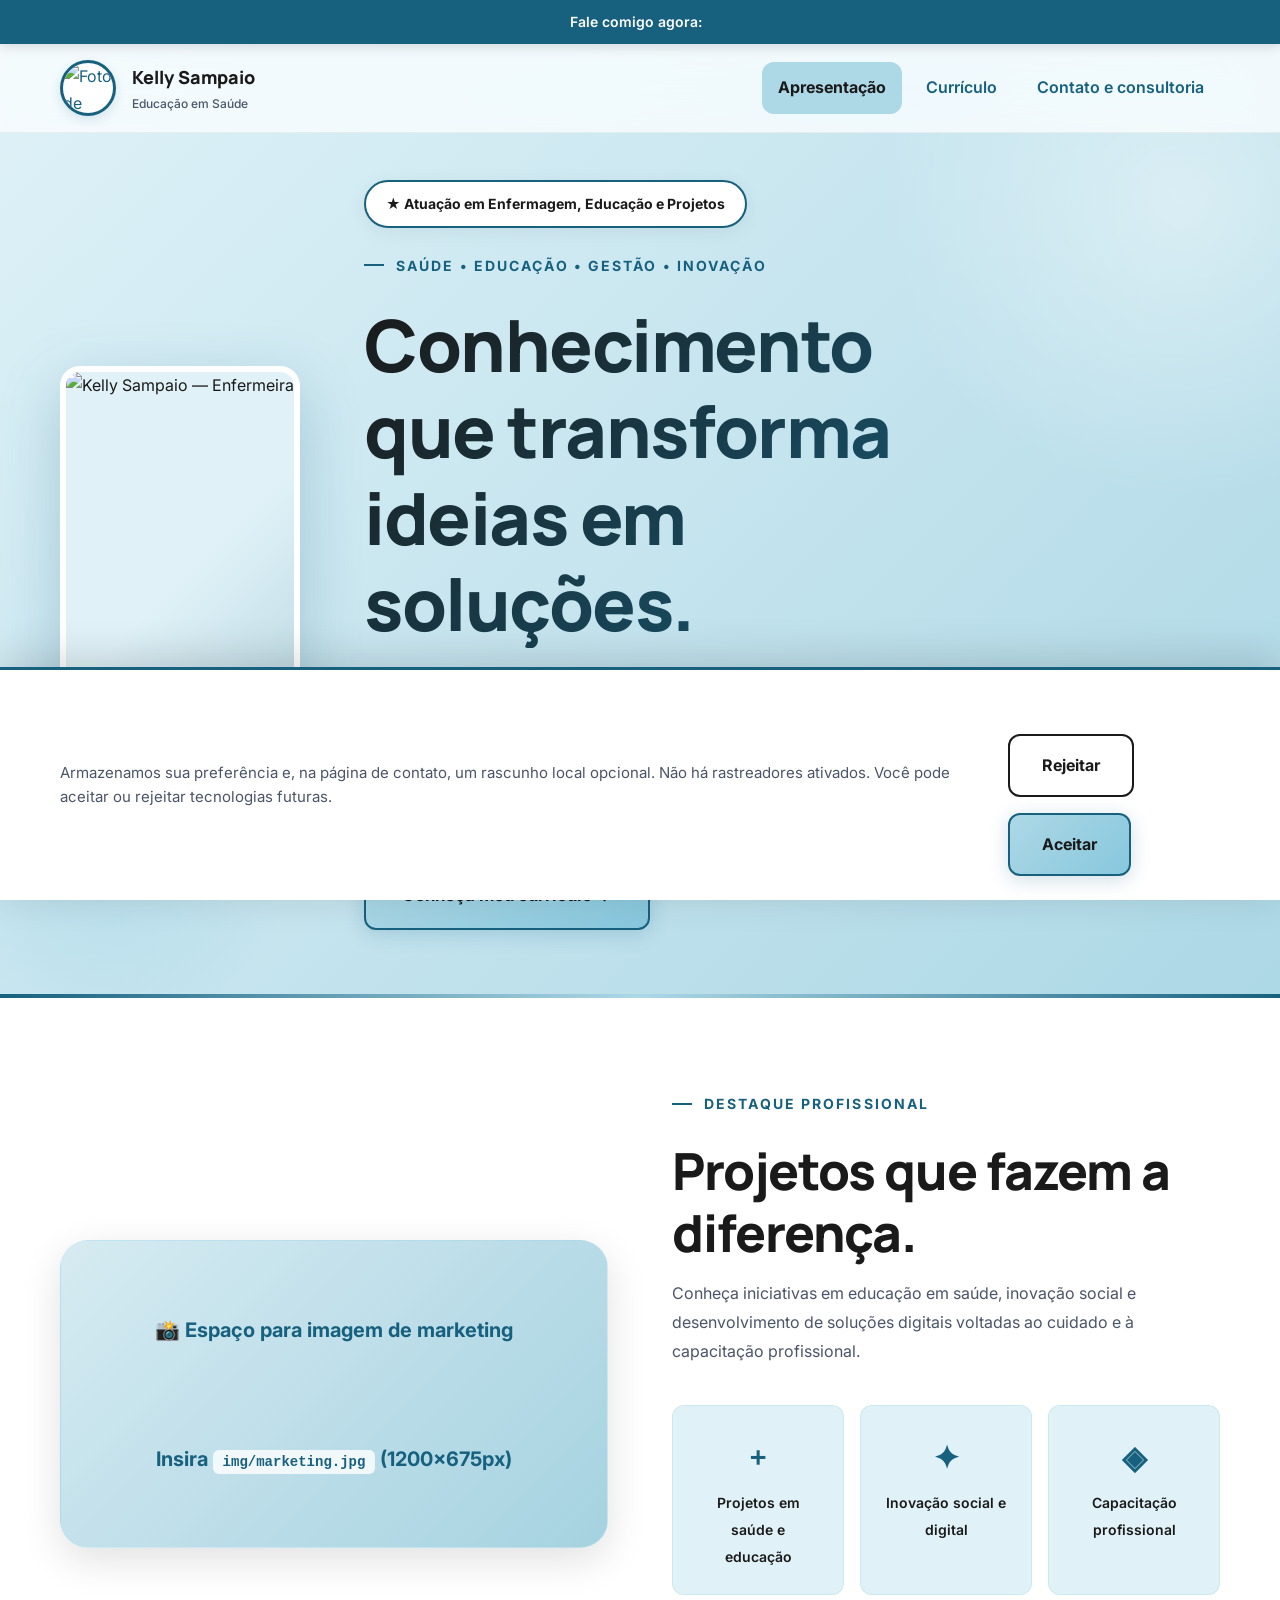
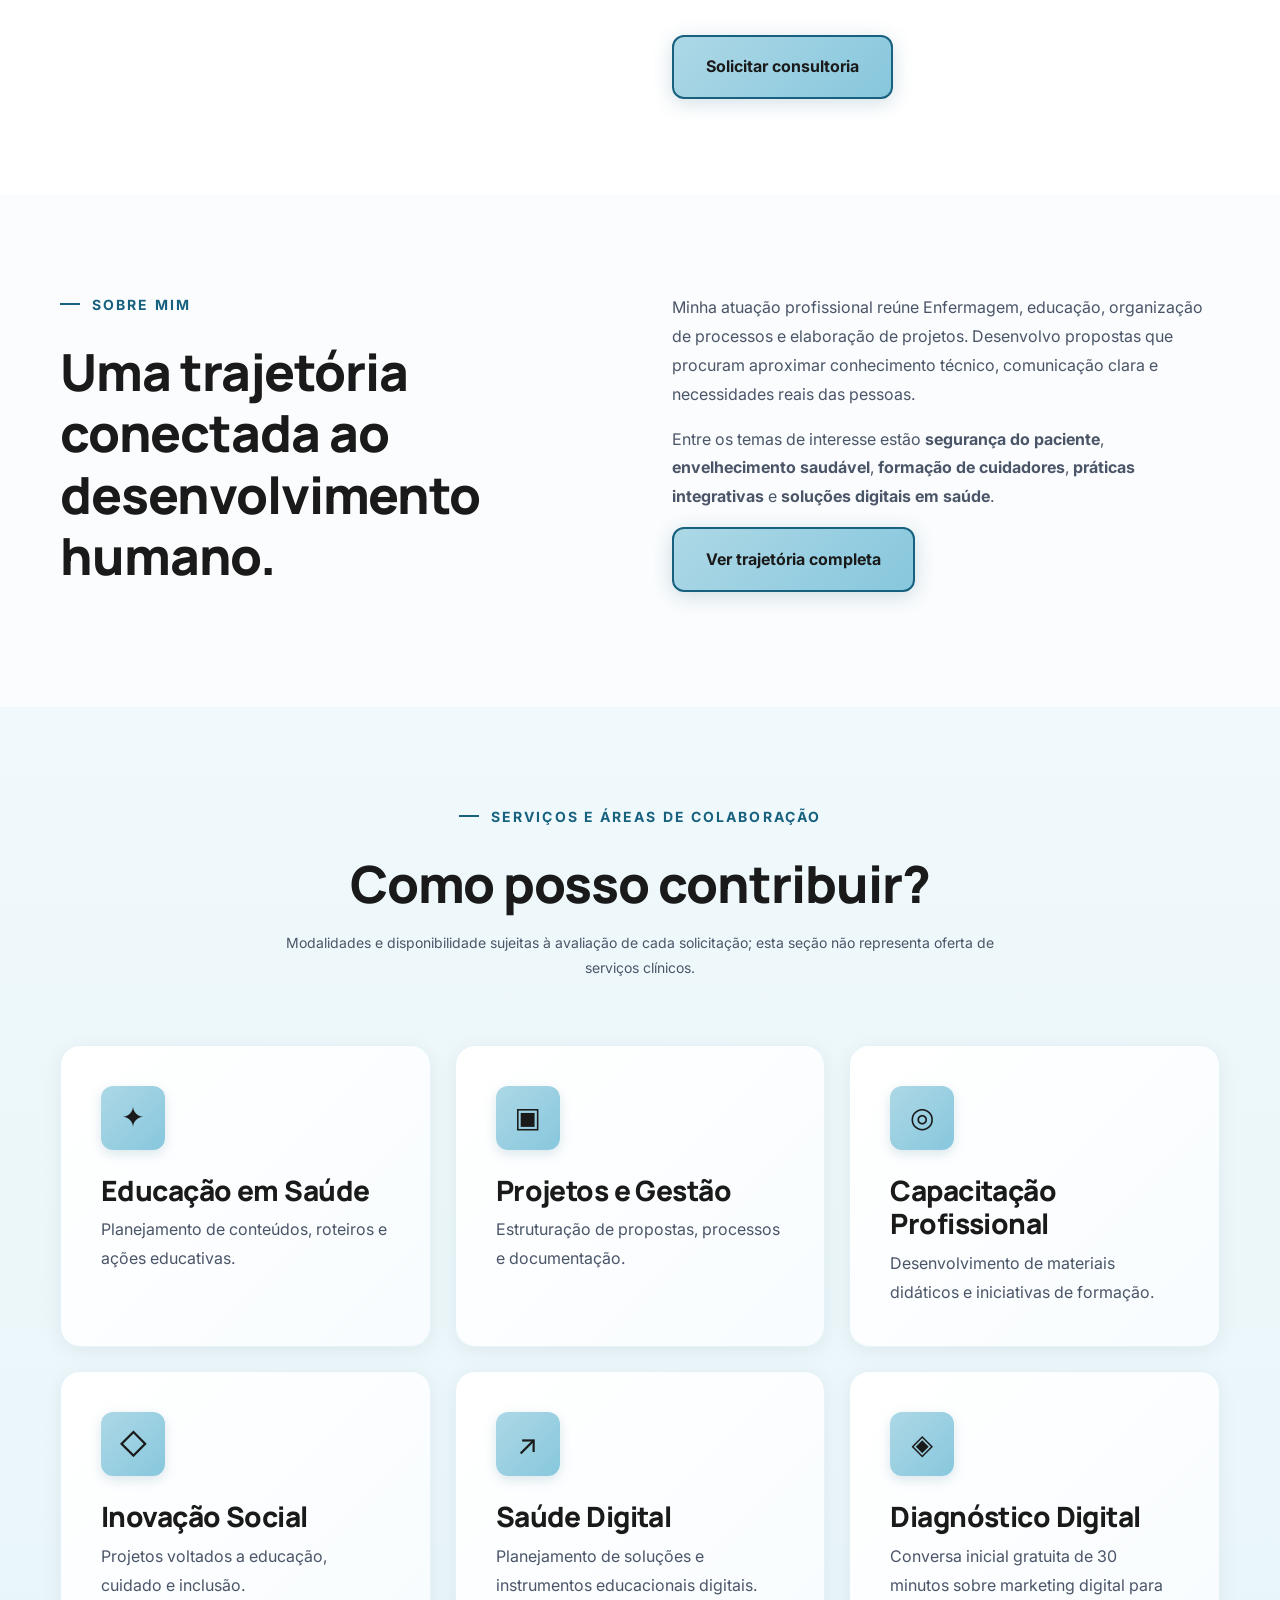
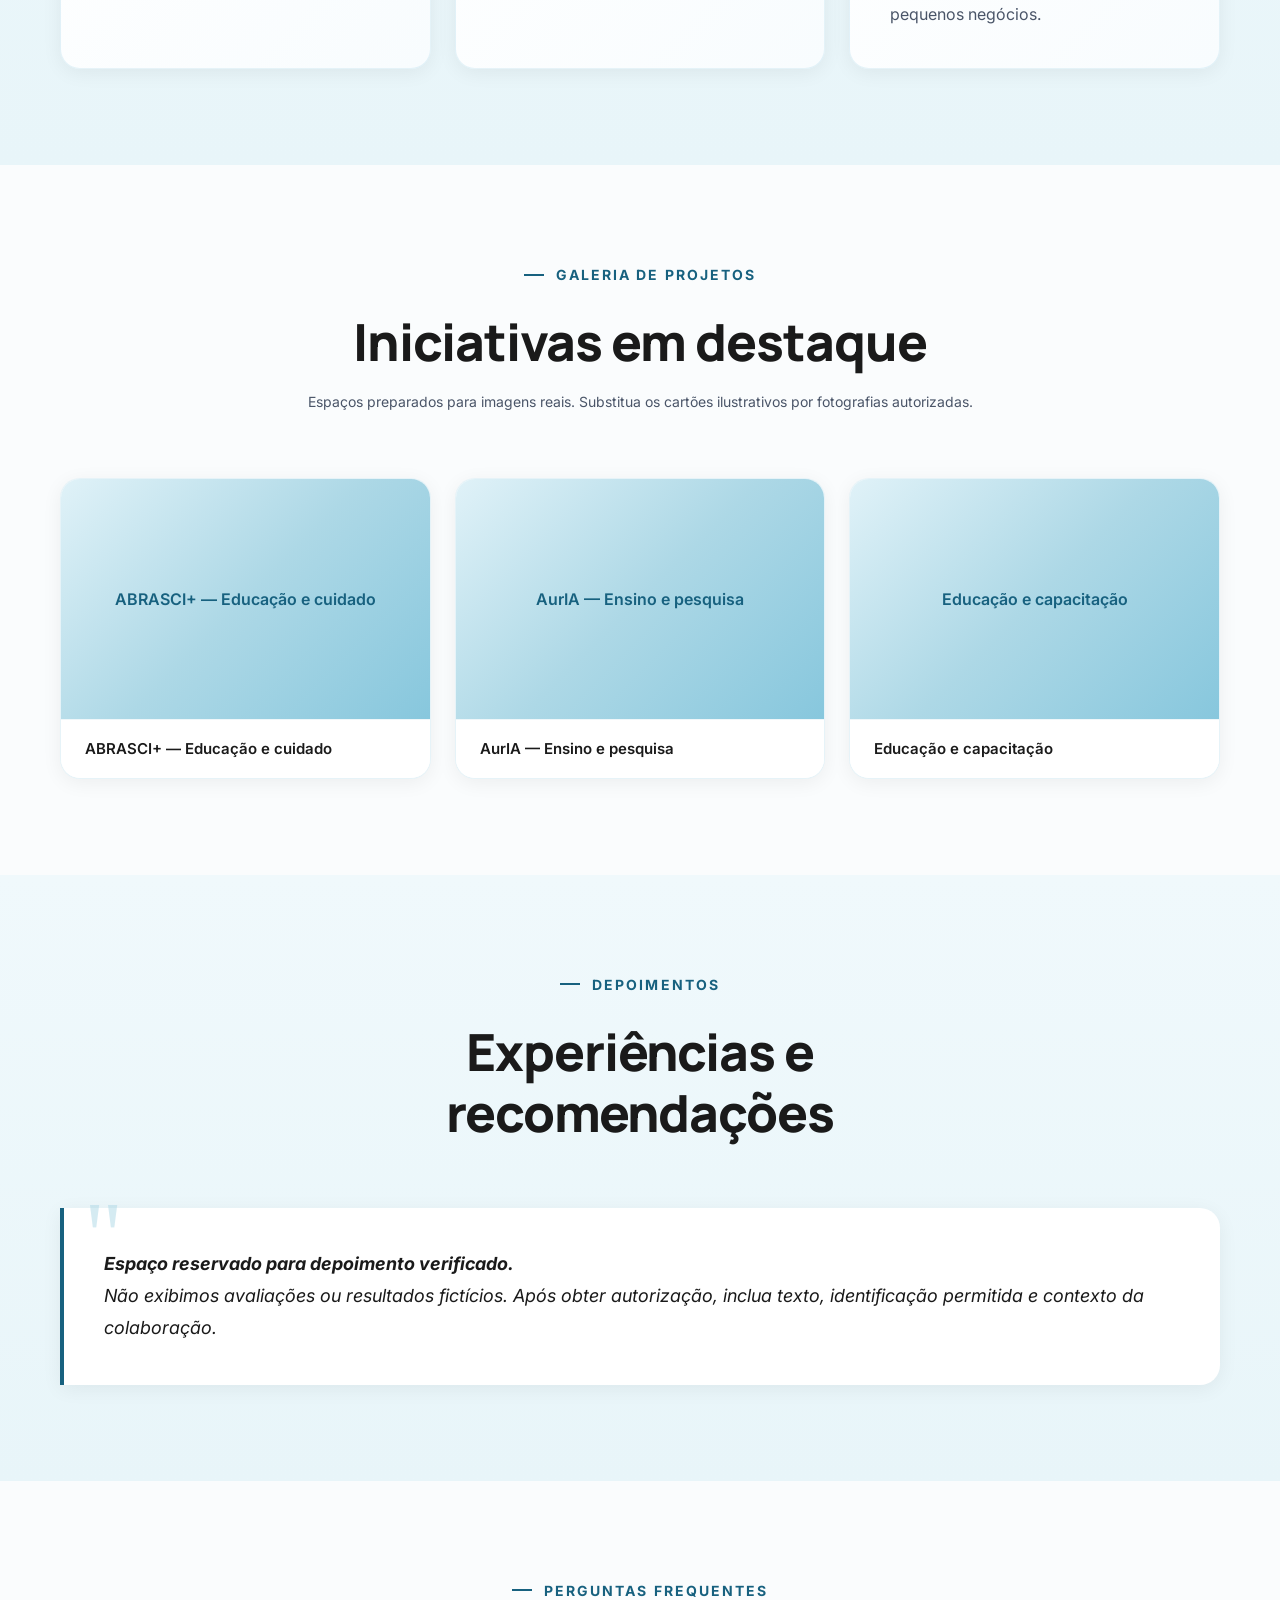
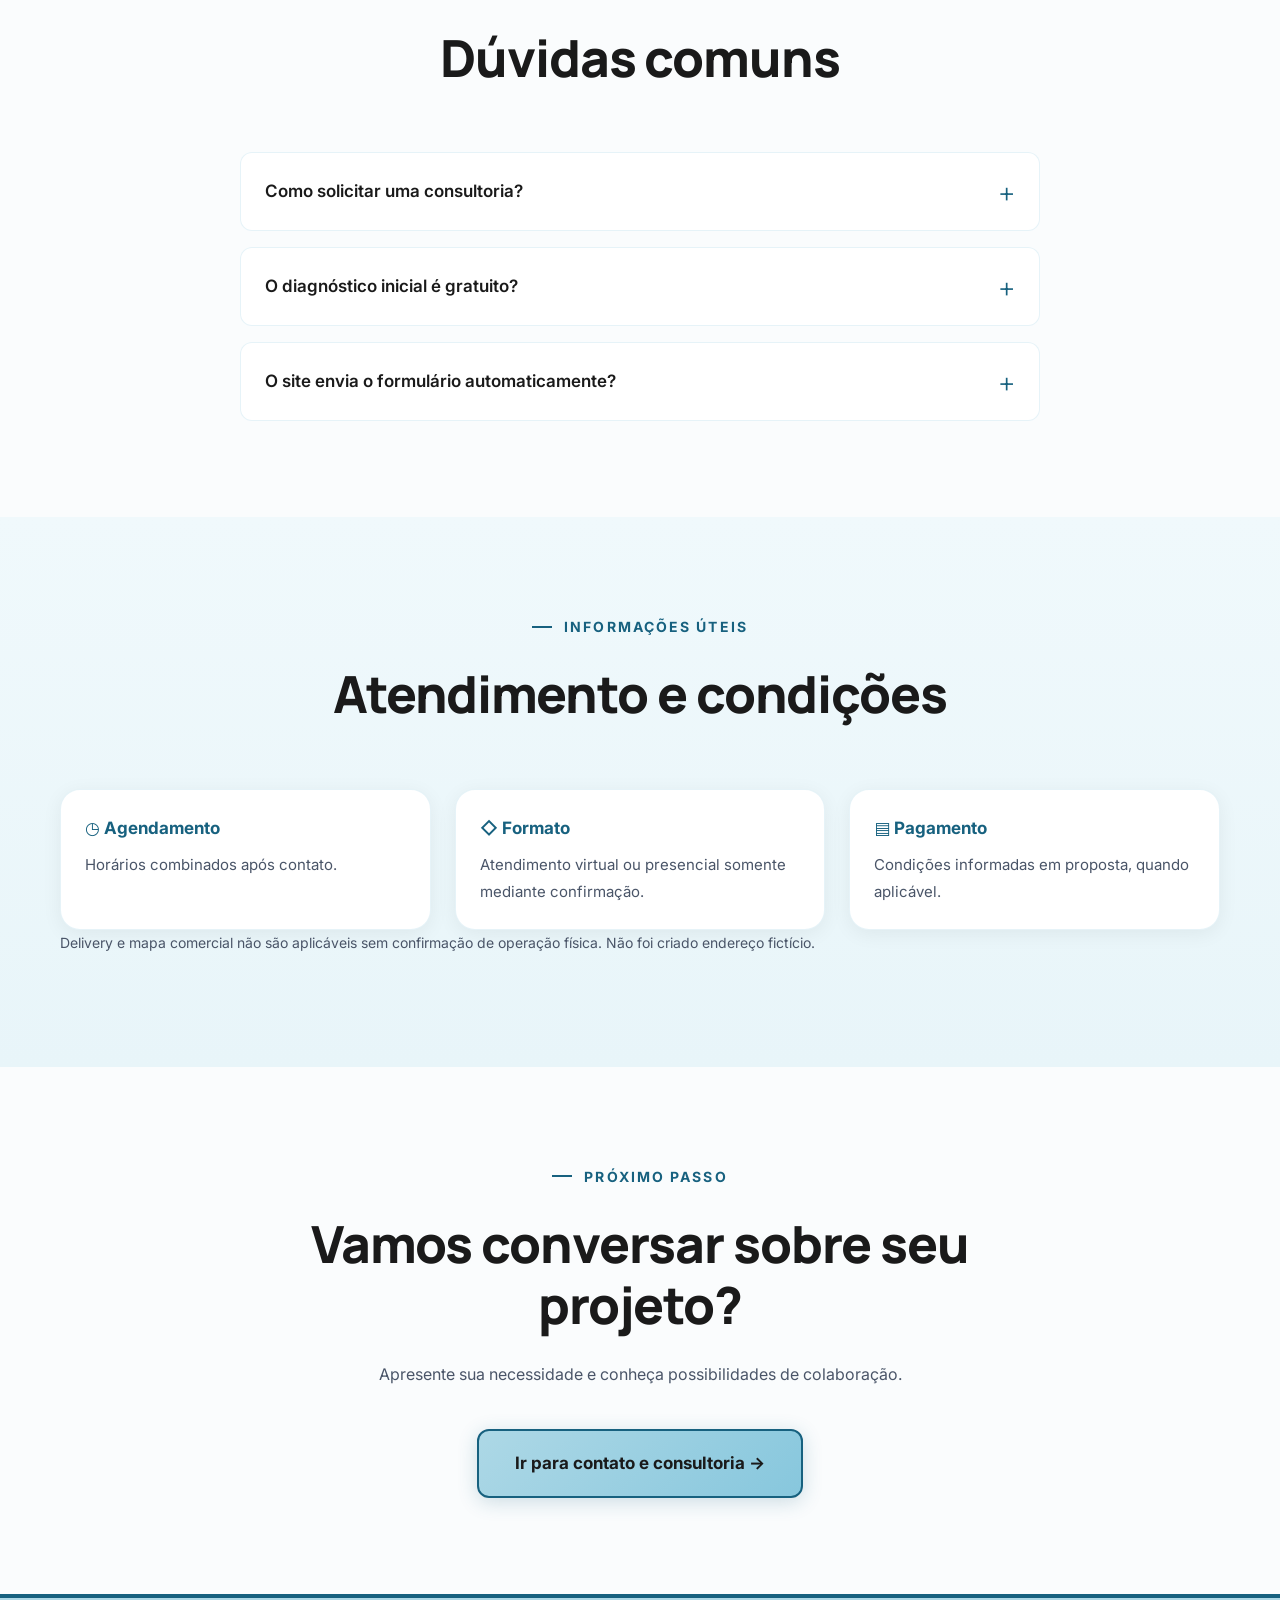
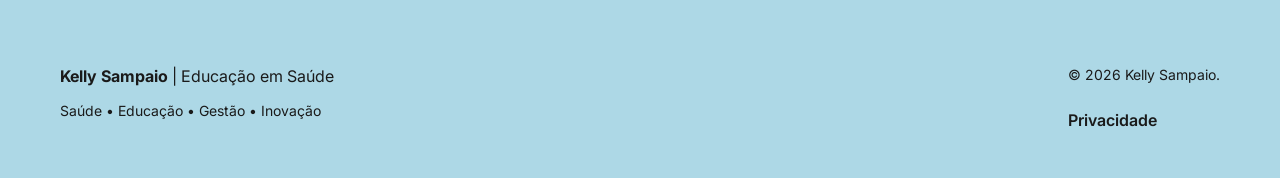
==== index.html @ 24dbdcf3 "Versão 1 curriculo" ====
<!DOCTYPE html>
<html lang="pt-BR">
<head>
  <meta charset="UTF-8" />
  <meta name="viewport" content="width=device-width, initial-scale=1, viewport-fit=cover" />
  <meta name="theme-color" content="#ADD8E6" />
  <meta name="robots" content="index, follow, max-image-preview:large" />
  <meta name="author" content="Kelly Sampaio" />
  <meta name="description" content="Kelly Sampaio — Enfermeira com atuação interdisciplinar em educação em saúde, gestão, projetos e inovação social. Conheça a trajetória, currículo e possibilidades de colaboração." />
  <meta name="keywords" content="Kelly Sampaio, enfermagem, educação em saúde, gestão de projetos, inovação social, segurança do paciente, saúde digital" />
  <link rel="canonical" href="https://www.kellysampaio.com.br/" />

  <meta property="og:type" content="website" />
  <meta property="og:locale" content="pt_BR" />
  <meta property="og:site_name" content="Kelly Sampaio" />
  <meta property="og:title" content="Kelly Sampaio | Educação em Saúde, Gestão e Inovação" />
  <meta property="og:description" content="Enfermeira com atuação interdisciplinar em educação, gestão, desenvolvimento de projetos e inovação social." />
  <meta property="og:image" content="https://www.kellysampaio.com.br/img/img_foto.png" />
  <meta property="og:url" content="https://www.kellysampaio.com.br/" />

  <meta name="twitter:card" content="summary_large_image" />
  <meta name="twitter:title" content="Kelly Sampaio | Educação em Saúde" />
  <meta name="twitter:description" content="Enfermeira com atuação interdisciplinar em educação, gestão e inovação social." />
  <meta name="twitter:image" content="https://www.kellysampaio.com.br/img/img_foto.png" />

  <title>Kelly Sampaio | Educação em Saúde, Gestão e Inovação</title>

  <link rel="preconnect" href="https://fonts.googleapis.com" />
  <link rel="preconnect" href="https://fonts.gstatic.com" crossorigin />
  <link href="https://fonts.googleapis.com/css2?family=Inter:wght@400;500;600;700;800&family=Manrope:wght@600;700;800&display=swap" rel="stylesheet" />
  <link rel="icon" type="image/png" href="img/favicon.png" />
  <link rel="stylesheet" href="style.css" />

  <script type="application/ld+json">
  {
    "@context": "https://schema.org",
    "@graph": [
      {
        "@type": "Person",
        "@id": "https://www.kellysampaio.com.br/#person",
        "name": "Kelly Sampaio",
        "jobTitle": "Enfermeira — Educação em Saúde, Gestão e Inovação",
        "url": "https://www.kellysampaio.com.br/",
        "image": "https://www.kellysampaio.com.br/img/img_foto.png",
        "description": "Enfermeira com atuação interdisciplinar em educação em saúde, gestão, desenvolvimento de projetos e inovação social.",
        "knowsAbout": ["Enfermagem", "Educação em Saúde", "Segurança do Paciente", "Gestão de Projetos", "Inovação Social", "Saúde Digital"]
      },
      {
        "@type": "WebSite",
        "@id": "https://www.kellysampaio.com.br/#website",
        "url": "https://www.kellysampaio.com.br/",
        "name": "Kelly Sampaio",
        "inLanguage": "pt-BR",
        "publisher": { "@id": "https://www.kellysampaio.com.br/#person" }
      }
    ]
  }
  </script>
</head>
<body data-page="apresentacao">
  <a class="skip-link" href="#conteudo">Ir para o conteúdo</a>

  <!-- ============ BARRA RÁPIDA DE CONTATO (fixa no topo) ============ -->
  <div class="quick-contact" role="complementary" aria-label="Contato rápido">
    <div class="container quick-contact-inner">
      <span class="quick-contact-text">Fale comigo agora:</span>
      <a class="qc-btn qc-whatsapp whatsapp-link" href="#" data-event="clique_whatsapp" aria-label="Conversar no WhatsApp">
        <svg aria-hidden="true" viewBox="0 0 24 24" width="20" height="20" fill="currentColor"><path d="M.057 24l1.687-6.163c-1.041-1.804-1.588-3.849-1.587-5.946.003-6.556 5.338-11.891 11.893-11.891 3.181.001 6.167 1.24 8.413 3.488 2.245 2.248 3.481 5.236 3.48 8.414-.003 6.557-5.338 11.892-11.893 11.892-1.99-.001-3.951-.5-5.688-1.448L.057 24zm6.597-3.807c1.676.995 3.276 1.591 5.392 1.592 5.448 0 9.886-4.434 9.889-9.885.002-5.462-4.415-9.89-9.881-9.892-5.452 0-9.887 4.434-9.889 9.884-.001 2.225.651 3.891 1.746 5.634l-.999 3.648 3.742-.981zm11.387-5.464c-.074-.124-.272-.198-.57-.347-.297-.149-1.758-.868-2.031-.967-.272-.099-.47-.149-.669.149-.198.297-.768.967-.941 1.165-.173.198-.347.223-.644.074-.297-.149-1.255-.462-2.39-1.475-.883-.788-1.48-1.761-1.653-2.059-.173-.297-.018-.458.13-.606.134-.133.297-.347.446-.521.151-.172.2-.296.3-.495.099-.198.05-.372-.025-.521-.075-.148-.669-1.611-.916-2.206-.242-.579-.487-.501-.669-.51l-.57-.01c-.198 0-.52.074-.792.372s-1.04 1.016-1.04 2.479 1.065 2.876 1.213 3.074c.149.198 2.095 3.2 5.076 4.487.709.306 1.263.489 1.694.626.712.226 1.36.194 1.872.118.571-.085 1.758-.719 2.006-1.413.248-.695.248-1.29.173-1.414z"/></svg>
        <span>WhatsApp</span>
      </a>
      <a class="qc-btn qc-linkedin linkedin-link" href="#" data-event="clique_linkedin" aria-label="Perfil no LinkedIn" rel="noopener">
        <svg aria-hidden="true" viewBox="0 0 24 24" width="20" height="20" fill="currentColor"><path d="M20.447 20.452h-3.554v-5.569c0-1.328-.027-3.037-1.852-3.037-1.853 0-2.136 1.445-2.136 2.939v5.667H9.351V9h3.414v1.561h.046c.477-.9 1.637-1.85 3.37-1.85 3.601 0 4.267 2.37 4.267 5.455v6.286zM5.337 7.433a2.062 2.062 0 01-2.063-2.065 2.063 2.063 0 112.063 2.065zm1.782 13.019H3.555V9h3.564v11.452zM22.225 0H1.771C.792 0 0 .774 0 1.729v20.542C0 23.227.792 24 1.771 24h20.451C23.2 24 24 23.227 24 22.271V1.729C24 .774 23.2 0 22.222 0h.003z"/></svg>
        <span>LinkedIn</span>
      </a>
      <a class="qc-btn qc-email email-link" href="#" aria-label="Enviar e-mail">
        <svg aria-hidden="true" viewBox="0 0 24 24" width="20" height="20" fill="currentColor"><path d="M20 4H4c-1.1 0-1.99.9-1.99 2L2 18c0 1.1.9 2 2 2h16c1.1 0 2-.9 2-2V6c0-1.1-.9-2-2-2zm0 4l-8 5-8-5V6l8 5 8-5v2z"/></svg>
        <span>E-mail</span>
      </a>
    </div>
  </div>

  <header class="header" role="banner">
    <div class="container header-inner">
      <a class="brand" href="#apresentacao" aria-label="Kelly Sampaio — Início">
        <img src="img/img_foto.png" alt="Foto de Kelly Sampaio" width="56" height="56" />
        <span class="brand-text">
          <strong>Kelly Sampaio</strong>
          <small class="muted">Educação em Saúde</small>
        </span>
      </a>
      <button class="menu-toggle" type="button" aria-label="Abrir menu" aria-expanded="false" aria-controls="nav-primary">☰</button>
      <nav class="nav" id="nav-primary" aria-label="Navegação principal">
        <a href="#apresentacao" data-nav="apresentacao" aria-current="page">Apresentação</a>
        <a href="#curriculo" data-nav="curriculo">Currículo</a>
        <a href="#contato" data-nav="contato">Contato e consultoria</a>
      </nav>
    </div>
  </header>

  <main id="conteudo">

    <!-- ============== PÁGINA: APRESENTAÇÃO ============== -->
    <div class="page" data-page-id="apresentacao">

      <!-- HERO com foto 3x4 -->
      <section class="hero" aria-labelledby="hero-title">
        <div class="container hero-grid">
          <div class="hero-photo-wrap reveal">
            <div class="hero-photo-frame">
              <img src="img/img_foto.png" alt="Kelly Sampaio — Enfermeira" class="hero-photo" width="240" height="320" />
            </div>
            <span class="hero-photo-badge">✓ Profissional verificada</span>
          </div>

          <div class="hero-content reveal">
            <span class="trust-badge">★ Atuação em Enfermagem, Educação e Projetos</span>
            <p class="eyebrow">Saúde • Educação • Gestão • Inovação</p>
            <h1 id="hero-title">Conhecimento que transforma ideias em soluções.</h1>
            <p class="hero-lead">Sou <strong>Kelly Sampaio</strong>, enfermeira com atuação interdisciplinar em educação, gestão, desenvolvimento de projetos e inovação social. Conheça minha trajetória e possibilidades de colaboração profissional.</p>
            <div class="actions">
              <a class="btn btn-primary btn-lg" href="#curriculo" data-event="cta_curriculo">Conheça meu currículo →</a>
              <a class="btn btn-white btn-lg whatsapp-link" href="#" data-event="clique_whatsapp">💬 Falar no WhatsApp</a>
            </div>
          </div>
        </div>
      </section>

      <!-- BANNER DE MARKETING -->
      <section class="marketing-banner" aria-label="Destaque profissional">
        <div class="container marketing-banner-inner">
          <div class="marketing-image">
            <img src="img/marketing.jpg" alt="Imagem de destaque profissional" loading="lazy" decoding="async"
                 onerror="this.parentElement.classList.add('placeholder-marketing');this.remove()" />
            <div class="marketing-overlay">
              <p class="marketing-placeholder">📸 Espaço para imagem de marketing</p>
              <p class="marketing-placeholder small">Insira <code>img/marketing.jpg</code> (1200×675px)</p>
            </div>
          </div>
          <div class="marketing-content">
            <p class="eyebrow">Destaque profissional</p>
            <h2>Projetos que fazem a diferença.</h2>
            <p>Conheça iniciativas em educação em saúde, inovação social e desenvolvimento de soluções digitais voltadas ao cuidado e à capacitação profissional.</p>
            <div class="marketing-stats">
              <div class="stat">
                <strong>+</strong>
                <span>Projetos em saúde e educação</span>
              </div>
              <div class="stat">
                <strong>✦</strong>
                <span>Inovação social e digital</span>
              </div>
              <div class="stat">
                <strong>◈</strong>
                <span>Capacitação profissional</span>
              </div>
            </div>
            <a class="btn btn-primary" href="#contato">Solicitar consultoria</a>
          </div>
        </div>
      </section>

      <section class="section" aria-labelledby="sobre-title">
        <div class="container two-col">
          <div class="reveal">
            <p class="eyebrow">Sobre mim</p>
            <h2 id="sobre-title">Uma trajetória conectada ao desenvolvimento humano.</h2>
          </div>
          <div class="reveal">
            <p>Minha atuação profissional reúne Enfermagem, educação, organização de processos e elaboração de projetos. Desenvolvo propostas que procuram aproximar conhecimento técnico, comunicação clara e necessidades reais das pessoas.</p>
            <p>Entre os temas de interesse estão <strong>segurança do paciente</strong>, <strong>envelhecimento saudável</strong>, <strong>formação de cuidadores</strong>, <strong>práticas integrativas</strong> e <strong>soluções digitais em saúde</strong>.</p>
            <p><a class="btn btn-primary" href="#curriculo">Ver trajetória completa</a></p>
          </div>
        </div>
      </section>

      <section class="section section-alt" aria-labelledby="servicos-title">
        <div class="container">
          <div class="section-intro reveal">
            <p class="eyebrow">Serviços e áreas de colaboração</p>
            <h2 id="servicos-title">Como posso contribuir?</h2>
            <p class="muted small">Modalidades e disponibilidade sujeitas à avaliação de cada solicitação; esta seção não representa oferta de serviços clínicos.</p>
          </div>
          <div class="cards cols-3 reveal">
            <article class="card"><div class="card-icon" aria-hidden="true">✦</div><h3>Educação em Saúde</h3><p>Planejamento de conteúdos, roteiros e ações educativas.</p></article>
            <article class="card"><div class="card-icon" aria-hidden="true">▣</div><h3>Projetos e Gestão</h3><p>Estruturação de propostas, processos e documentação.</p></article>
            <article class="card"><div class="card-icon" aria-hidden="true">◎</div><h3>Capacitação Profissional</h3><p>Desenvolvimento de materiais didáticos e iniciativas de formação.</p></article>
            <article class="card"><div class="card-icon" aria-hidden="true">◇</div><h3>Inovação Social</h3><p>Projetos voltados a educação, cuidado e inclusão.</p></article>
            <article class="card"><div class="card-icon" aria-hidden="true">↗</div><h3>Saúde Digital</h3><p>Planejamento de soluções e instrumentos educacionais digitais.</p></article>
            <article class="card"><div class="card-icon" aria-hidden="true">◈</div><h3>Diagnóstico Digital</h3><p>Conversa inicial gratuita de 30 minutos sobre marketing digital para pequenos negócios.</p></article>
          </div>
        </div>
      </section>

      <section class="section" aria-labelledby="galeria-title">
        <div class="container">
          <div class="section-intro reveal">
            <p class="eyebrow">Galeria de projetos</p>
            <h2 id="galeria-title">Iniciativas em destaque</h2>
            <p class="muted small">Espaços preparados para imagens reais. Substitua os cartões ilustrativos por fotografias autorizadas.</p>
          </div>
          <div class="gallery reveal">
            <figure>
              <img src="img/abrasci.jpg" alt="Projeto ABRASCI+ — Educação e cuidado" loading="lazy" decoding="async" onerror="this.replaceWith(Object.assign(document.createElement('div'),{className:'placeholder-img',textContent:'ABRASCI+ — Educação e cuidado'}))" />
              <figcaption>ABRASCI+ — Educação e cuidado</figcaption>
            </figure>
            <figure>
              <img src="img/auria.jpg" alt="Projeto AurIA — Ensino e pesquisa" loading="lazy" decoding="async" onerror="this.replaceWith(Object.assign(document.createElement('div'),{className:'placeholder-img',textContent:'AurIA — Ensino e pesquisa'}))" />
              <figcaption>AurIA — Ensino e pesquisa</figcaption>
            </figure>
            <figure>
              <img src="img/educacao.jpg" alt="Atividade educativa em saúde" loading="lazy" decoding="async" onerror="this.replaceWith(Object.assign(document.createElement('div'),{className:'placeholder-img',textContent:'Educação e capacitação'}))" />
              <figcaption>Educação e capacitação</figcaption>
            </figure>
          </div>
        </div>
      </section>

      <section class="section section-alt" aria-labelledby="depoimentos-title">
        <div class="container">
          <div class="section-intro reveal">
            <p class="eyebrow">Depoimentos</p>
            <h2 id="depoimentos-title">Experiências e recomendações</h2>
          </div>
          <blockquote class="quote reveal">
            <p><strong>Espaço reservado para depoimento verificado.</strong></p>
            <p class="muted small">Não exibimos avaliações ou resultados fictícios. Após obter autorização, inclua texto, identificação permitida e contexto da colaboração.</p>
          </blockquote>
        </div>
      </section>

      <section class="section" aria-labelledby="faq-title">
        <div class="container">
          <div class="section-intro reveal">
            <p class="eyebrow">Perguntas frequentes</p>
            <h2 id="faq-title">Dúvidas comuns</h2>
          </div>
          <div class="faq reveal">
            <div class="faq-item">
              <button type="button" aria-expanded="false" aria-controls="faq1">Como solicitar uma consultoria?</button>
              <div class="faq-panel" id="faq1"><div><p>Use a página de contato para selecionar a área de interesse e preparar uma mensagem por e-mail ou iniciar conversa no WhatsApp.</p></div></div>
            </div>
            <div class="faq-item">
              <button type="button" aria-expanded="false" aria-controls="faq2">O diagnóstico inicial é gratuito?</button>
              <div class="faq-panel" id="faq2"><div><p>A conversa inicial de 30 minutos sobre marketing digital para pequenos negócios é apresentada como gratuita. Outras demandas exigem avaliação específica.</p></div></div>
            </div>
            <div class="faq-item">
              <button type="button" aria-expanded="false" aria-controls="faq3">O site envia o formulário automaticamente?</button>
              <div class="faq-panel" id="faq3"><div><p>Não. O formulário prepara um e-mail no dispositivo do visitante, que deverá confirmar o envio.</p></div></div>
            </div>
          </div>
        </div>
      </section>

      <section class="section section-alt" aria-labelledby="info-title">
        <div class="container">
          <div class="section-intro reveal">
            <p class="eyebrow">Informações úteis</p>
            <h2 id="info-title">Atendimento e condições</h2>
          </div>
          <div class="useful reveal">
            <div class="useful-item"><strong>◷ Agendamento</strong><p class="muted small">Horários combinados após contato.</p></div>
            <div class="useful-item"><strong>◇ Formato</strong><p class="muted small">Atendimento virtual ou presencial somente mediante confirmação.</p></div>
            <div class="useful-item"><strong>▤ Pagamento</strong><p class="muted small">Condições informadas em proposta, quando aplicável.</p></div>
          </div>
          <p class="muted small reveal">Delivery e mapa comercial não são aplicáveis sem confirmação de operação física. Não foi criado endereço fictício.</p>
        </div>
      </section>

      <section class="section" aria-labelledby="cta-title">
        <div class="container" style="text-align:center;max-width:760px;margin-inline:auto">
          <p class="eyebrow reveal">Próximo passo</p>
          <h2 id="cta-title" class="reveal">Vamos conversar sobre seu projeto?</h2>
          <p class="reveal">Apresente sua necessidade e conheça possibilidades de colaboração.</p>
          <div class="actions reveal" style="justify-content:center">
            <a class="btn btn-primary btn-lg" href="#contato">Ir para contato e consultoria →</a>
            <a class="btn btn-white btn-lg whatsapp-link" href="#" data-event="clique_whatsapp">💬 Falar no WhatsApp</a>
          </div>
        </div>
      </section>
    </div>

    <!-- ============== PÁGINA: CURRÍCULO ============== -->
    <div class="page" data-page-id="curriculo" hidden>

      <section class="page-hero" aria-labelledby="page-title-curriculo">
        <div class="container">
          <p class="eyebrow reveal">Trajetória profissional</p>
          <h1 id="page-title-curriculo" class="reveal">Currículo profissional</h1>
          <p class="reveal">Enfermagem • Educação • Gestão • Pesquisa • Inovação Social</p>
          <p class="reveal"><button type="button" class="btn btn-white print-button">Imprimir / salvar PDF</button></p>
        </div>
      </section>

      <section class="section">
        <div class="container resume-layout">
          <aside class="resume-side reveal" aria-label="Resumo lateral">
            <div class="resume-side-photo">
              <img src="img/img_foto.png" alt="Kelly Sampaio" width="180" height="240" />
            </div>
            <div class="resume-section">
              <h2>Perfil</h2>
              <p class="small">Enfermeira e servidora pública efetiva da Secretaria de Estado da Saúde de São Paulo, com projetos interdisciplinares em educação, gestão e inovação.</p>
            </div>
            <div class="resume-section">
              <h2>Competências</h2>
              <ul class="small">
                <li>Educação em saúde</li>
                <li>Segurança do paciente</li>
                <li>Planejamento e projetos</li>
                <li>Produção de materiais educativos</li>
                <li>Comunicação e tecnologia</li>
              </ul>
              <p class="muted small">Certificações e níveis de proficiência devem ser comprovados antes de publicação.</p>
            </div>
            <div class="resume-section">
              <h2>Contato rápido</h2>
              <div class="resume-contacts">
                <a class="qc-btn qc-whatsapp whatsapp-link" href="#" data-event="clique_whatsapp">
                  <svg aria-hidden="true" viewBox="0 0 24 24" width="18" height="18" fill="currentColor"><path d="M.057 24l1.687-6.163c-1.041-1.804-1.588-3.849-1.587-5.946.003-6.556 5.338-11.891 11.893-11.891 3.181.001 6.167 1.24 8.413 3.488 2.245 2.248 3.481 5.236 3.48 8.414-.003 6.557-5.338 11.892-11.893 11.892-1.99-.001-3.951-.5-5.688-1.448L.057 24zm6.597-3.807c1.676.995 3.276 1.591 5.392 1.592 5.448 0 9.886-4.434 9.889-9.885.002-5.462-4.415-9.89-9.881-9.892-5.452 0-9.887 4.434-9.889 9.884-.001 2.225.651 3.891 1.746 5.634l-.999 3.648 3.742-.981zm11.387-5.464c-.074-.124-.272-.198-.57-.347-.297-.149-1.758-.868-2.031-.967-.272-.099-.47-.149-.669.149-.198.297-.768.967-.941 1.165-.173.198-.347.223-.644.074-.297-.149-1.255-.462-2.39-1.475-.883-.788-1.48-1.761-1.653-2.059-.173-.297-.018-.458.13-.606.134-.133.297-.347.446-.521.151-.172.2-.296.3-.495.099-.198.05-.372-.025-.521-.075-.148-.669-1.611-.916-2.206-.242-.579-.487-.501-.669-.51l-.57-.01c-.198 0-.52.074-.792.372s-1.04 1.016-1.04 2.479 1.065 2.876 1.213 3.074c.149.198 2.095 3.2 5.076 4.487.709.306 1.263.489 1.694.626.712.226 1.36.194 1.872.118.571-.085 1.758-.719 2.006-1.413.248-.695.248-1.29.173-1.414z"/></svg>
                  <span>WhatsApp</span>
                </a>
                <a class="qc-btn qc-linkedin linkedin-link" href="#" data-event="clique_linkedin" rel="noopener">
                  <svg aria-hidden="true" viewBox="0 0 24 24" width="18" height="18" fill="currentColor"><path d="M20.447 20.452h-3.554v-5.569c0-1.328-.027-3.037-1.852-3.037-1.853 0-2.136 1.445-2.136 2.939v5.667H9.351V9h3.414v1.561h.046c.477-.9 1.637-1.85 3.37-1.85 3.601 0 4.267 2.37 4.267 5.455v6.286zM5.337 7.433a2.062 2.062 0 01-2.063-2.065 2.063 2.063 0 112.063 2.065zm1.782 13.019H3.555V9h3.564v11.452zM22.225 0H1.771C.792 0 0 .774 0 1.729v20.542C0 23.227.792 24 1.771 24h20.451C23.2 24 24 23.227 24 22.271V1.729C24 .774 23.2 0 22.222 0h.003z"/></svg>
                  <span>LinkedIn</span>
                </a>
                <a class="qc-btn qc-email email-link" href="#">
                  <svg aria-hidden="true" viewBox="0 0 24 24" width="18" height="18" fill="currentColor"><path d="M20 4H4c-1.1 0-1.99.9-1.99 2L2 18c0 1.1.9 2 2 2h16c1.1 0 2-.9 2-2V6c0-1.1-.9-2-2-2zm0 4l-8 5-8-5V6l8 5 8-5v2z"/></svg>
                  <span>E-mail</span>
                </a>
              </div>
            </div>
          </aside>

          <div class="resume-main">
            <div class="resume-section reveal"><h2>1. Resumo profissional</h2><p>Profissional de Enfermagem com atuação em iniciativas relacionadas à segurança do paciente, educação em saúde, desenvolvimento de projetos e inovação social.</p></div>

            <div class="resume-section reveal">
              <h2>2. Formação acadêmica</h2>
              <div class="resume-entry"><h3>Graduação em Enfermagem</h3><p class="muted small">Instituição e ano de conclusão: <em>[A completar]</em>.</p></div>
              <div class="resume-entry"><h3>Especializações e pós-graduação</h3><p class="muted small">Titulações, instituições e períodos: <em>[A completar após confirmação]</em>.</p></div>
            </div>

            <div class="resume-section reveal">
              <h2>3. Experiência profissional</h2>
              <div class="resume-entry"><h3>Enfermeira — SES/SP</h3><p class="muted small">Vínculo efetivo. Unidade, período, funções específicas e resultados: <em>[A completar]</em>.</p></div>
              <div class="resume-entry"><h3>Educação, gestão e projetos</h3><p>Planejamento de conteúdos, documentação, processos e propostas de formação. Cargos formais, instituições e períodos: <em>[A completar]</em>.</p></div>
            </div>

            <div class="resume-section reveal">
              <h2>4. Projetos</h2>
              <div class="resume-entry"><h3>ABRASCI+</h3><p>Plataforma digital de educação e apoio a cuidadores, voltada ao envelhecimento saudável.</p></div>
              <div class="resume-entry"><h3>AurIA</h3><p>Proposta de repositório de imagens para apoio ao ensino e à pesquisa em auriculoterapia.</p></div>
              <div class="resume-entry"><h3>Segurança do Paciente</h3><p>Propostas de notificação de incidentes, gestão de riscos e educação preventiva.</p></div>
              <div class="resume-entry"><h3>ACIRMESP e educação social</h3><p>Iniciativas associativas, de formação e cooperação social.</p></div>
            </div>

            <div class="resume-section reveal">
              <h2>5. Pesquisa e desenvolvimento</h2>
              <p>Estudos e projetos ligados às Práticas Integrativas e Complementares em Saúde, saúde digital e auriculoterapia. Contexto acadêmico de referência: GEPICS/USP. Vínculo formal, situação e titulações: <em>[A confirmar]</em>.</p>
            </div>

            <div class="resume-section reveal">
              <h2>6. Formação complementar</h2>
              <p>Estudos e projetos em gestão de pessoas, empreendedorismo, comunicação, bancos de dados, programação e marketing digital. Certificados, instituições e cargas horárias: <em>[A completar]</em>.</p>
            </div>

            <div class="resume-section reveal">
              <h2>7. Produção técnica e educacional</h2>
              <ul>
                <li>Materiais didáticos e roteiros de vídeos educativos</li>
                <li>Documentação de projetos e sistemas</li>
                <li>Instrumentos de gestão e planejamento</li>
                <li>Conteúdos de prevenção de quedas e capacitação de cuidadores</li>
              </ul>
            </div>

            <div class="resume-section reveal">
              <h2>8. Produção científica e certificações</h2>
              <p class="muted small">Publicações, apresentações e certificados: <em>[A completar mediante documentação]</em>.</p>
            </div>

            <div class="resume-section reveal">
              <h2>9. Objetivo profissional</h2>
              <p>Contribuir com projetos em saúde, educação, gestão e inovação, promovendo qualificação, melhoria de processos e impacto social.</p>
            </div>

            <div class="notice reveal">
              <p class="small"><strong>Nota de transparência:</strong> os campos <em>[A completar]</em> não devem ser apresentados como títulos ou experiências comprovadas até sua validação.</p>
            </div>

            <p class="reveal"><a class="btn btn-primary" href="#contato">Entrar em contato</a></p>
          </div>
        </div>
      </section>
    </div>

    <!-- ============== PÁGINA: CONTATO ============== -->
    <div class="page" data-page-id="contato" hidden>

      <section class="page-hero" aria-labelledby="page-title-contato">
        <div class="container">
          <p class="eyebrow reveal">Contato e consultoria</p>
          <h1 id="page-title-contato" class="reveal">Vamos construir novas possibilidades?</h1>
          <p class="reveal">Descreva seu projeto, solicite informações ou agende uma conversa inicial.</p>
        </div>
      </section>

      <section class="section">
        <div class="container contact-grid">
          <div>
            <div class="contact-card reveal">
              <p class="eyebrow">Canais profissionais</p>
              <h2>Escolha o canal mais conveniente.</h2>
              <div class="contact-channels">
                <a class="contact-channel whatsapp-link" href="#" data-event="clique_whatsapp">
                  <svg aria-hidden="true" viewBox="0 0 24 24" width="28" height="28" fill="currentColor"><path d="M.057 24l1.687-6.163c-1.041-1.804-1.588-3.849-1.587-5.946.003-6.556 5.338-11.891 11.893-11.891 3.181.001 6.167 1.24 8.413 3.488 2.245 2.248 3.481 5.236 3.48 8.414-.003 6.557-5.338 11.892-11.893 11.892-1.99-.001-3.951-.5-5.688-1.448L.057 24zm6.597-3.807c1.676.995 3.276 1.591 5.392 1.592 5.448 0 9.886-4.434 9.889-9.885.002-5.462-4.415-9.89-9.881-9.892-5.452 0-9.887 4.434-9.889 9.884-.001 2.225.651 3.891 1.746 5.634l-.999 3.648 3.742-.981zm11.387-5.464c-.074-.124-.272-.198-.57-.347-.297-.149-1.758-.868-2.031-.967-.272-.099-.47-.149-.669.149-.198.297-.768.967-.941 1.165-.173.198-.347.223-.644.074-.297-.149-1.255-.462-2.39-1.475-.883-.788-1.48-1.761-1.653-2.059-.173-.297-.018-.458.13-.606.134-.133.297-.347.446-.521.151-.172.2-.296.3-.495.099-.198.05-.372-.025-.521-.075-.148-.669-1.611-.916-2.206-.242-.579-.487-.501-.669-.51l-.57-.01c-.198 0-.52.074-.792.372s-1.04 1.016-1.04 2.479 1.065 2.876 1.213 3.074c.149.198 2.095 3.2 5.076 4.487.709.306 1.263.489 1.694.626.712.226 1.36.194 1.872.118.571-.085 1.758-.719 2.006-1.413.248-.695.248-1.29.173-1.414z"/></svg>
                  <div>
                    <strong>WhatsApp</strong>
                    <span>Resposta rápida</span>
                  </div>
                </a>
                <a class="contact-channel linkedin-link" href="#" data-event="clique_linkedin" rel="noopener">
                  <svg aria-hidden="true" viewBox="0 0 24 24" width="28" height="28" fill="currentColor"><path d="M20.447 20.452h-3.554v-5.569c0-1.328-.027-3.037-1.852-3.037-1.853 0-2.136 1.445-2.136 2.939v5.667H9.351V9h3.414v1.561h.046c.477-.9 1.637-1.85 3.37-1.85 3.601 0 4.267 2.37 4.267 5.455v6.286zM5.337 7.433a2.062 2.062 0 01-2.063-2.065 2.063 2.063 0 112.063 2.065zm1.782 13.019H3.555V9h3.564v11.452zM22.225 0H1.771C.792 0 0 .774 0 1.729v20.542C0 23.227.792 24 1.771 24h20.451C23.2 24 24 23.227 24 22.271V1.729C24 .774 23.2 0 22.222 0h.003z"/></svg>
                  <div>
                    <strong>LinkedIn</strong>
                    <span>Perfil profissional</span>
                  </div>
                </a>
                <a class="contact-channel email-link" href="#">
                  <svg aria-hidden="true" viewBox="0 0 24 24" width="28" height="28" fill="currentColor"><path d="M20 4H4c-1.1 0-1.99.9-1.99 2L2 18c0 1.1.9 2 2 2h16c1.1 0 2-.9 2-2V6c0-1.1-.9-2-2-2zm0 4l-8 5-8-5V6l8 5 8-5v2z"/></svg>
                  <div>
                    <strong>E-mail profissional</strong>
                    <span>Para propostas formais</span>
                  </div>
                </a>
              </div>
            </div>
            <div class="contact-card reveal" style="margin-top:20px">
              <p class="eyebrow">Diagnóstico inicial</p>
              <h3>Conversa gratuita de 30 minutos</h3>
              <p class="small">Sobre marketing digital para pequenos negócios. Outras consultorias dependem de avaliação e proposta.</p>
            </div>
            <div class="notice reveal" style="margin-top:20px">
              <p class="small"><strong>Informações úteis.</strong> Atendimento mediante agendamento. Modalidade e eventuais valores são definidos conforme a demanda. Não há endereço comercial público informado.</p>
            </div>
          </div>

          <div class="form-card reveal">
            <p class="eyebrow">Solicitar consultoria</p>
            <h2>Prepare sua mensagem</h2>
            <p class="small muted">O formulário prepara uma mensagem no seu aplicativo de e-mail. Não há envio automático.</p>

            <form id="contactForm" novalidate>
              <div class="field">
                <input type="text" id="nome" name="nome" placeholder=" " autocomplete="name" required minlength="2" />
                <label for="nome">Nome *</label>
              </div>
              <div class="field">
                <input type="email" id="email" name="email" placeholder=" " autocomplete="email" required />
                <label for="email">E-mail *</label>
              </div>
              <div class="field">
                <input type="text" id="organizacao" name="organizacao" placeholder=" " autocomplete="organization" />
                <label for="organizacao">Empresa / instituição</label>
              </div>
              <div class="field">
                <select id="assunto" name="assunto" required>
                  <option value="" disabled selected hidden>Selecione...</option>
                  <option value="Educação em Saúde">Educação em Saúde</option>
                  <option value="Gestão de Projetos">Gestão de Projetos</option>
                  <option value="Capacitação Profissional">Capacitação Profissional</option>
                  <option value="Inovação Social">Inovação Social</option>
                  <option value="Diagnóstico de Marketing Digital">Diagnóstico de Marketing Digital</option>
                  <option value="Parcerias e Projetos">Parcerias e Projetos</option>
                  <option value="Outro">Outro</option>
                </select>
                <label for="assunto">Área de interesse *</label>
              </div>
              <div class="field">
                <textarea id="mensagem" name="mensagem" placeholder=" " required minlength="10"></textarea>
                <label for="mensagem">Descreva sua necessidade *</label>
              </div>
              <label class="check">
                <input type="checkbox" name="privacidade" required />
                <span class="small">Li as informações de privacidade abaixo e desejo preparar minha mensagem. Não incluirei dados sensíveis.</span>
              </label>
              <div class="actions">
                <button type="submit" class="btn btn-primary" data-event="cta_consultoria">Preparar solicitação por e-mail</button>
                <button type="button" id="clearDraft" class="btn btn-white">Apagar rascunho local</button>
              </div>
              <p id="formMessage" class="form-message small" role="status" aria-live="polite"></p>
            </form>
            <p class="small muted" style="margin-top:18px">O rascunho dos campos é salvo apenas neste navegador para evitar perda acidental. Não use dispositivos compartilhados para informações privadas.</p>
          </div>
        </div>
      </section>

      <section class="section section-alt">
        <div class="container" style="max-width:820px">
          <p class="eyebrow reveal">Privacidade</p>
          <h2 class="reveal">Transparência sobre seus dados</h2>
          <p class="reveal">Este site estático não possui backend nem banco de dados para receber mensagens. O envio é realizado pelo aplicativo de e-mail escolhido pelo visitante. A preferência de consentimento e o rascunho do formulário ficam armazenados localmente no navegador.</p>
          <div class="notice reveal">
            <p class="small"><strong>Não informe dados de pacientes, documentos pessoais ou informações clínicas.</strong> Antes de publicar, complementar esta política com identificação do responsável, contato de privacidade, bases legais, direitos dos titulares e informações sobre eventuais serviços externos.</p>
          </div>
        </div>
      </section>
    </div>

  </main>

  <footer class="footer" role="contentinfo">
    <div class="container footer-grid">
      <div>
        <p><strong>Kelly Sampaio</strong> | Educação em Saúde</p>
        <p class="small muted">Saúde • Educação • Gestão • Inovação</p>
      </div>
      <div>
        <p class="small">© <span class="year"></span> Kelly Sampaio.</p>
        <div class="footer-links">
          <a class="linkedin-link" href="#" rel="noopener">LinkedIn</a>
          <a class="whatsapp-link" href="#" rel="noopener">WhatsApp</a>
          <a class="email-link" href="#">E-mail</a>
          <button type="button" class="cookie-settings">Privacidade</button>
        </div>
      </div>
    </div>
  </footer>

  <a class="wa-float whatsapp-link" href="#" aria-label="Conversar no WhatsApp" data-event="clique_whatsapp">💬 WhatsApp</a>

  <div class="cookie-banner" hidden role="dialog" aria-label="Preferências de privacidade">
    <div class="container cookie-inner">
      <p class="small">Armazenamos sua preferência e, na página de contato, um rascunho local opcional. Não há rastreadores ativados. Você pode aceitar ou rejeitar tecnologias futuras.</p>
      <div class="actions">
        <button type="button" class="btn btn-white reject-cookies">Rejeitar</button>
        <button type="button" class="btn btn-primary accept-cookies">Aceitar</button>
      </div>
    </div>
  </div>

  <script src="script.js" defer></script>
</body>
</html>
---- style.css ----
/* Kelly Sampaio | Design premium moderno — Captação de clientes */
:root {
  --cor-primaria: #ADD8E6;
  --cor-primaria-dark: #87C7DD;
  --cor-primaria-light: #E0F2F8;
  --cor-acento: #17617F;
  --cor-acento-light: #2A8BA8;
  --cor-texto: #1a1a1a;
  --cor-texto-light: #4a5568;
  --cor-fundo: #FAFCFD;
  --cor-branco: #ffffff;
  --cor-sucesso: #10B981;
  --cor-erro: #EF4444;
  --cor-aviso: #F59E0B;
  --cor-whatsapp: #25D366;
  --cor-linkedin: #0A66C2;

  --gradiente-principal: linear-gradient(135deg, #E0F2F8 0%, #ADD8E6 50%, #87C7DD 100%);
  --gradiente-hero: linear-gradient(135deg, #E0F2F8 0%, #ADD8E6 100%);
  --gradiente-card: linear-gradient(135deg, #ffffff 0%, #f8fcfe 100%);
  --gradiente-cta: linear-gradient(135deg, #ADD8E6 0%, #87C7DD 100%);

  --sombra-suave: 0 4px 20px rgba(0, 0, 0, 0.06);
  --sombra-media: 0 8px 30px rgba(0, 0, 0, 0.08);
  --sombra-forte: 0 12px 40px rgba(0, 0, 0, 0.12);
  --sombra-hover: 0 16px 50px rgba(23, 97, 127, 0.15);

  --borda-arredondada: 20px;
  --borda-arredondada-sm: 12px;
  --borda-arredondada-lg: 28px;

  --largura: 1200px;
  --largura-sm: 900px;

  --espacamento-xs: 8px;
  --espacamento-sm: 16px;
  --espacamento-md: 24px;
  --espacamento-lg: 40px;
  --espacamento-xl: 64px;
  --espacamento-2xl: 96px;

  --transicao-rapida: 0.2s cubic-bezier(0.4, 0, 0.2, 1);
  --transicao-media: 0.3s cubic-bezier(0.4, 0, 0.2, 1);
  --transicao-lenta: 0.5s cubic-bezier(0.4, 0, 0.2, 1);
}

*,
*::before,
*::after { box-sizing: border-box; margin: 0; padding: 0; }

html { scroll-behavior: smooth; scroll-padding-top: 160px; }

body {
  color: var(--cor-texto);
  background: var(--cor-fundo);
  font: 400 1rem/1.7 'Inter', system-ui, -apple-system, sans-serif;
  -webkit-font-smoothing: antialiased;
  text-rendering: optimizeLegibility;
}

h1, h2, h3, h4 {
  font-family: 'Manrope', 'Inter', sans-serif;
  line-height: 1.2;
  letter-spacing: -0.02em;
  color: var(--cor-texto);
  font-weight: 800;
}
h1 { font-size: clamp(2.5rem, 6vw, 4.5rem); margin-bottom: var(--espacamento-md); background: linear-gradient(135deg, var(--cor-texto) 0%, var(--cor-acento) 100%); -webkit-background-clip: text; -webkit-text-fill-color: transparent; background-clip: text; }
h2 { font-size: clamp(2rem, 4vw, 3.2rem); margin-bottom: var(--espacamento-md); }
h3 { font-size: clamp(1.25rem, 2.5vw, 1.75rem); margin-bottom: var(--espacamento-sm); }
h4 { font-size: 1.125rem; margin-bottom: var(--espacamento-xs); }

p { margin-bottom: var(--espacamento-sm); color: var(--cor-texto-light); line-height: 1.8; }
a { color: var(--cor-acento); text-decoration: none; transition: color var(--transicao-rapida); }
a:hover { color: var(--cor-acento-light); }
button, input, textarea, select { font: inherit; }
button { cursor: pointer; border: none; background: none; }
img { max-width: 100%; height: auto; display: block; }
ul { padding-left: 0; list-style: none; }
[hidden] { display: none !important; }

:focus-visible { outline: 3px solid var(--cor-acento); outline-offset: 3px; border-radius: 8px; }

.container { width: min(calc(100% - 40px), var(--largura)); margin-inline: auto; padding-inline: 20px; }
.container-sm { width: min(calc(100% - 40px), var(--largura-sm)); margin-inline: auto; padding-inline: 20px; }

.section { padding: var(--espacamento-2xl) 0; position: relative; }
.section-alt { background: linear-gradient(180deg, #f0f9fc 0%, #e8f5f9 100%); }

.eyebrow {
  font-size: 0.875rem;
  letter-spacing: 0.15em;
  text-transform: uppercase;
  font-weight: 700;
  display: inline-block;
  margin-bottom: var(--espacamento-md);
  color: var(--cor-acento);
  position: relative;
  padding-left: 32px;
}
.eyebrow::before { content: ''; position: absolute; left: 0; top: 50%; transform: translateY(-50%); width: 20px; height: 2px; background: var(--cor-acento); }

.muted { color: var(--cor-texto-light); }
.small { font-size: 0.875rem; }
.section-intro { max-width: 720px; margin-bottom: var(--espacamento-xl); text-align: center; margin-inline: auto; }
.section-intro h2 { margin-bottom: var(--espacamento-sm); }

.skip-link { position: fixed; top: -100px; left: 20px; z-index: 1001; padding: 12px 20px; background: var(--cor-branco); border-radius: var(--borda-arredondada-sm); box-shadow: var(--sombra-media); font-weight: 600; transition: top var(--transicao-rapida); }
.skip-link:focus { top: 20px; }

/* ============ BARRA RÁPIDA DE CONTATO ============ */
.quick-contact {
  position: fixed;
  top: 0;
  left: 0;
  right: 0;
  z-index: 101;
  background: var(--cor-acento);
  color: var(--cor-branco);
  padding: 10px 0;
  box-shadow: 0 2px 12px rgba(0, 0, 0, 0.15);
}

.quick-contact-inner {
  display: flex;
  align-items: center;
  justify-content: center;
  gap: var(--espacamento-sm);
  flex-wrap: wrap;
}

.quick-contact-text {
  font-size: 0.875rem;
  font-weight: 600;
  margin-right: var(--espacamento-xs);
}

.qc-btn {
  display: inline-flex;
  align-items: center;
  gap: 8px;
  padding: 8px 16px;
  border-radius: 999px;
  font-weight: 700;
  font-size: 0.875rem;
  color: var(--cor-branco);
  background: rgba(255, 255, 255, 0.15);
  border: 1.5px solid rgba(255, 255, 255, 0.3);
  transition: all var(--transicao-rapida);
  text-decoration: none;
}

.qc-btn:hover {
  transform: translateY(-2px);
  color: var(--cor-branco);
}

.qc-whatsapp:hover { background: var(--cor-whatsapp); border-color: var(--cor-whatsapp); }
.qc-linkedin:hover { background: var(--cor-linkedin); border-color: var(--cor-linkedin); }
.qc-email:hover { background: rgba(255, 255, 255, 0.3); border-color: rgba(255, 255, 255, 0.6); }

.qc-btn svg { flex-shrink: 0; }

/* PÁGINAS (SPA) */
.page { animation: pageIn 0.5s cubic-bezier(0.4, 0, 0.2, 1) both; }
.page[hidden] { display: none !important; }
@keyframes pageIn { from { opacity: 0; transform: translateY(20px); } to { opacity: 1; transform: none; } }

/* HEADER */
.header {
  position: fixed;
  top: 44px;
  left: 0;
  right: 0;
  z-index: 100;
  background: rgba(250, 252, 253, 0.85);
  backdrop-filter: blur(20px) saturate(180%);
  -webkit-backdrop-filter: blur(20px) saturate(180%);
  border-bottom: 1px solid rgba(0, 0, 0, 0.05);
  transition: all var(--transicao-media);
}

.header.scrolled { background: rgba(255, 255, 255, 0.95); box-shadow: 0 4px 30px rgba(0, 0, 0, 0.08); }

.header-inner { min-height: 88px; display: flex; align-items: center; justify-content: space-between; gap: var(--espacamento-md); }

.brand { display: flex; align-items: center; gap: var(--espacamento-sm); min-width: 0; transition: transform var(--transicao-rapida); }
.brand:hover { transform: scale(1.02); }

.brand img { width: 56px; height: 56px; object-fit: cover; border: 3px solid var(--cor-acento); border-radius: 50%; background: var(--cor-branco); box-shadow: 0 4px 12px rgba(23, 97, 127, 0.15); }

.brand-text { display: flex; flex-direction: column; gap: 2px; }
.brand strong { font-family: 'Manrope', sans-serif; font-size: 1.125rem; font-weight: 800; display: block; color: var(--cor-texto); }
.brand small { font-size: 0.75rem; display: block; color: var(--cor-texto-light); font-weight: 500; }

.nav { display: none; position: absolute; top: 100%; left: 0; right: 0; background: var(--cor-branco); padding: var(--espacamento-md); box-shadow: var(--sombra-media); flex-direction: column; gap: var(--espacamento-sm); border-top: 1px solid rgba(0, 0, 0, 0.05); }
.nav.open { display: flex; animation: slideDown 0.3s ease; }
@keyframes slideDown { from { opacity: 0; transform: translateY(-10px); } to { opacity: 1; transform: none; } }

.nav a { font-weight: 600; padding: 12px 16px; border-radius: var(--borda-arredondada-sm); transition: all var(--transicao-rapida); position: relative; }
.nav a:hover { background: var(--cor-primaria-light); color: var(--cor-acento); }
.nav a[aria-current="page"] { background: var(--cor-primaria); color: var(--cor-texto); font-weight: 700; }

.menu-toggle { border: 2px solid var(--cor-texto); background: var(--cor-branco); border-radius: var(--borda-arredondada-sm); width: 48px; height: 48px; font-size: 1.5rem; display: grid; place-items: center; transition: all var(--transicao-rapida); }
.menu-toggle:hover { background: var(--cor-primaria-light); transform: scale(1.05); }

/* ============ HERO COM FOTO 3x4 ============ */
.hero {
  min-height: 100svh;
  display: flex;
  align-items: center;
  padding: 180px 0 var(--espacamento-xl);
  background: var(--gradiente-hero);
  position: relative;
  overflow: hidden;
}

.hero::before { content: ''; position: absolute; width: 600px; height: 600px; border-radius: 50%; background: radial-gradient(circle, rgba(255, 255, 255, 0.4) 0%, transparent 70%); right: -200px; top: -100px; animation: float 20s ease-in-out infinite; pointer-events: none; }
.hero::after { content: ''; position: absolute; width: 400px; height: 400px; border-radius: 50%; background: radial-gradient(circle, rgba(135, 199, 221, 0.3) 0%, transparent 70%); left: -100px; bottom: -50px; animation: float 15s ease-in-out infinite reverse; pointer-events: none; }
@keyframes float { 0%, 100% { transform: translate(0, 0) scale(1); } 50% { transform: translate(30px, -30px) scale(1.1); } }

.hero-grid {
  position: relative;
  z-index: 1;
  display: grid;
  align-items: center;
  gap: var(--espacamento-xl);
  grid-template-columns: 1fr;
}

/* Foto 3x4 — proporção 3:4 (retrato) */
.hero-photo-wrap {
  position: relative;
  display: flex;
  flex-direction: column;
  align-items: center;
  gap: var(--espacamento-sm);
}

.hero-photo-frame {
  position: relative;
  width: 180px;
  aspect-ratio: 3 / 4;
  border-radius: var(--borda-arredondada);
  overflow: hidden;
  box-shadow: 0 20px 60px rgba(23, 97, 127, 0.25);
  border: 6px solid var(--cor-branco);
  background: var(--cor-primaria-light);
  transition: transform var(--transicao-media);
}

.hero-photo-frame::before {
  content: '';
  position: absolute;
  inset: 0;
  background: linear-gradient(135deg, transparent 60%, rgba(23, 97, 127, 0.15) 100%);
  z-index: 1;
  pointer-events: none;
}

.hero-photo-frame:hover { transform: scale(1.03) rotate(-1deg); }

.hero-photo {
  width: 100%;
  height: 100%;
  object-fit: cover;
  display: block;
}

.hero-photo-badge {
  display: inline-flex;
  align-items: center;
  gap: 6px;
  padding: 8px 16px;
  background: var(--cor-branco);
  border: 2px solid var(--cor-acento);
  border-radius: 999px;
  font-size: 0.8125rem;
  font-weight: 700;
  color: var(--cor-acento);
  box-shadow: var(--sombra-suave);
}

.hero-content { max-width: 640px; }
.hero h1 { margin-bottom: var(--espacamento-md); }
.hero-lead { font-size: clamp(1.125rem, 2vw, 1.375rem); margin-bottom: var(--espacamento-lg); color: var(--cor-texto); line-height: 1.7; }

.trust-badge {
  display: inline-flex;
  align-items: center;
  gap: 10px;
  background: var(--cor-branco);
  border: 2px solid var(--cor-acento);
  padding: 10px 20px;
  border-radius: 999px;
  font-size: 0.875rem;
  font-weight: 700;
  margin-bottom: var(--espacamento-md);
  box-shadow: var(--sombra-suave);
  animation: pulse 2s ease-in-out infinite;
}
@keyframes pulse { 0%, 100% { box-shadow: 0 4px 20px rgba(23, 97, 127, 0.15); } 50% { box-shadow: 0 4px 30px rgba(23, 97, 127, 0.3); } }

/* ============ BANNER DE MARKETING ============ */
.marketing-banner {
  padding: var(--espacamento-2xl) 0;
  background: var(--cor-branco);
  position: relative;
  overflow: hidden;
}

.marketing-banner::before {
  content: '';
  position: absolute;
  top: 0;
  left: 0;
  right: 0;
  height: 4px;
  background: linear-gradient(90deg, var(--cor-acento) 0%, var(--cor-primaria) 50%, var(--cor-acento) 100%);
}

.marketing-banner-inner {
  display: grid;
  grid-template-columns: 1fr;
  gap: var(--espacamento-xl);
  align-items: center;
}

.marketing-image {
  position: relative;
  width: 100%;
  aspect-ratio: 16 / 9;
  border-radius: var(--borda-arredondada-lg);
  overflow: hidden;
  background: var(--gradiente-principal);
  box-shadow: var(--sombra-forte);
  border: 1px solid rgba(173, 216, 230, 0.3);
}

.marketing-image img {
  width: 100%;
  height: 100%;
  object-fit: cover;
  display: block;
}

.marketing-image.placeholder-marketing {
  display: grid;
  place-items: center;
  background: linear-gradient(135deg, var(--cor-primaria-light) 0%, var(--cor-primaria) 100%);
}

.marketing-overlay {
  position: absolute;
  inset: 0;
  display: grid;
  place-items: center;
  background: rgba(23, 97, 127, 0.05);
  text-align: center;
  padding: var(--espacamento-md);
  pointer-events: none;
}

.marketing-image:not(.placeholder-marketing) .marketing-overlay { display: none; }

.marketing-placeholder {
  color: var(--cor-acento);
  font-weight: 700;
  font-size: 1.25rem;
  margin: 0;
}

.marketing-placeholder code {
  background: rgba(255, 255, 255, 0.8);
  padding: 4px 10px;
  border-radius: 6px;
  font-family: 'Courier New', monospace;
  font-size: 0.875rem;
}

.marketing-content h2 { margin-bottom: var(--espacamento-sm); }
.marketing-content p { margin-bottom: var(--espacamento-md); }

.marketing-stats {
  display: grid;
  grid-template-columns: repeat(auto-fit, minmax(140px, 1fr));
  gap: var(--espacamento-sm);
  margin: var(--espacamento-lg) 0;
}

.stat {
  background: var(--cor-primaria-light);
  padding: var(--espacamento-md);
  border-radius: var(--borda-arredondada-sm);
  text-align: center;
  border: 1px solid rgba(173, 216, 230, 0.4);
  transition: all var(--transicao-rapida);
}

.stat:hover { transform: translateY(-4px); box-shadow: var(--sombra-suave); }

.stat strong {
  display: block;
  font-size: 2rem;
  color: var(--cor-acento);
  margin-bottom: 4px;
  font-family: 'Manrope', sans-serif;
}

.stat span { font-size: 0.875rem; color: var(--cor-texto); font-weight: 600; }

/* Actions / Buttons */
.actions { display: flex; gap: var(--espacamento-sm); flex-wrap: wrap; align-items: center; margin-top: var(--espacamento-lg); }

.btn { display: inline-flex; align-items: center; justify-content: center; gap: 8px; min-height: 56px; border-radius: var(--borda-arredondada-sm); padding: 16px 32px; font-weight: 700; font-size: 1rem; text-align: center; position: relative; overflow: hidden; transition: all var(--transicao-media); cursor: pointer; border: 2px solid transparent; }
.btn::before { content: ''; position: absolute; inset: 0; background: linear-gradient(135deg, rgba(255, 255, 255, 0.3) 0%, transparent 100%); opacity: 0; transition: opacity var(--transicao-rapida); }
.btn:hover::before { opacity: 1; }
.btn:hover { transform: translateY(-3px); box-shadow: var(--sombra-hover); color: var(--cor-texto); }
.btn:active { transform: translateY(-1px); }

.btn-primary { background: var(--gradiente-cta); color: var(--cor-texto); border-color: var(--cor-acento); box-shadow: 0 4px 20px rgba(23, 97, 127, 0.2); }
.btn-primary:hover { background: linear-gradient(135deg, #87C7DD 0%, #ADD8E6 100%); box-shadow: 0 8px 30px rgba(23, 97, 127, 0.3); }
.btn-white { background: var(--cor-branco); color: var(--cor-texto); border-color: var(--cor-texto); }
.btn-white:hover { background: var(--cor-primaria-light); border-color: var(--cor-acento); }
.btn-block { width: 100%; }
.btn-lg { min-height: 60px; padding: 18px 36px; font-size: 1.0625rem; }

/* Layouts */
.two-col { display: grid; gap: var(--espacamento-xl); align-items: center; }

.cards { display: grid; gap: var(--espacamento-md); }
.card { background: var(--gradiente-card); border: 1px solid rgba(173, 216, 230, 0.3); border-radius: var(--borda-arredondada); padding: var(--espacamento-lg); box-shadow: var(--sombra-suave); transition: all var(--transicao-media); position: relative; overflow: hidden; }
.card::before { content: ''; position: absolute; top: 0; left: 0; right: 0; height: 4px; background: linear-gradient(90deg, var(--cor-acento) 0%, var(--cor-primaria) 100%); transform: scaleX(0); transform-origin: left; transition: transform var(--transicao-media); }
.card:hover { transform: translateY(-8px); box-shadow: var(--sombra-hover); border-color: var(--cor-acento); }
.card:hover::before { transform: scaleX(1); }

.card-icon { display: grid; place-items: center; width: 64px; height: 64px; border-radius: var(--borda-arredondada-sm); background: var(--gradiente-cta); font-size: 1.75rem; margin-bottom: var(--espacamento-md); box-shadow: 0 4px 12px rgba(23, 97, 127, 0.15); transition: all var(--transicao-media); }
.card:hover .card-icon { transform: scale(1.1) rotate(5deg); }
.card h3 { margin-bottom: var(--espacamento-xs); }
.card p { color: var(--cor-texto-light); margin: 0; }

/* Gallery */
.gallery { display: grid; grid-template-columns: repeat(auto-fit, minmax(280px, 1fr)); gap: var(--espacamento-md); }
.gallery figure { margin: 0; overflow: hidden; border-radius: var(--borda-arredondada); background: var(--cor-branco); border: 1px solid rgba(173, 216, 230, 0.3); box-shadow: var(--sombra-suave); transition: all var(--transicao-media); }
.gallery figure:hover { transform: translateY(-4px); box-shadow: var(--sombra-media); }
.gallery img { width: 100%; height: 240px; object-fit: cover; transition: transform var(--transicao-lenta); }
.gallery figure:hover img { transform: scale(1.08); }
.gallery figcaption { padding: var(--espacamento-sm) var(--espacamento-md); font-size: 0.9375rem; font-weight: 600; color: var(--cor-texto); background: var(--cor-branco); border-top: 1px solid rgba(173, 216, 230, 0.2); }
.placeholder-img { min-height: 240px; display: grid; place-items: center; padding: var(--espacamento-md); text-align: center; background: var(--gradiente-principal); font-weight: 600; color: var(--cor-acento); }

/* Quote */
.quote { border-left: 4px solid var(--cor-acento); padding: var(--espacamento-lg); background: var(--cor-branco); border-radius: 0 var(--borda-arredondada) var(--borda-arredondada) 0; box-shadow: var(--sombra-suave); position: relative; }
.quote::before { content: '"'; position: absolute; top: -20px; left: 20px; font-size: 6rem; color: var(--cor-primaria); font-family: Georgia, serif; line-height: 1; opacity: 0.5; }
.quote p { font-size: 1.125rem; font-style: italic; color: var(--cor-texto); margin-bottom: 0; }

/* FAQ */
.faq { display: grid; gap: var(--espacamento-sm); max-width: 800px; margin-inline: auto; }
.faq-item { background: var(--cor-branco); border: 1px solid rgba(173, 216, 230, 0.3); border-radius: var(--borda-arredondada-sm); overflow: hidden; transition: all var(--transicao-rapida); }
.faq-item:hover { border-color: var(--cor-acento); box-shadow: var(--sombra-suave); }
.faq-item button { width: 100%; background: transparent; text-align: left; padding: var(--espacamento-md); font-weight: 600; font-size: 1.0625rem; display: flex; justify-content: space-between; align-items: center; gap: var(--espacamento-sm); color: var(--cor-texto); transition: all var(--transicao-rapida); }
.faq-item button:hover { background: var(--cor-primaria-light); }
.faq-item button::after { content: '+'; font-size: 1.75rem; line-height: 1; color: var(--cor-acento); font-weight: 300; transition: transform var(--transicao-rapida); flex-shrink: 0; }
.faq-item button[aria-expanded="true"]::after { content: '−'; transform: rotate(180deg); }
.faq-panel { display: grid; grid-template-rows: 0fr; transition: grid-template-rows var(--transicao-media); }
.faq-panel.open { grid-template-rows: 1fr; }
.faq-panel > div { overflow: hidden; }
.faq-panel p { padding: 0 var(--espacamento-md) var(--espacamento-md); margin: 0; color: var(--cor-texto-light); line-height: 1.7; }

/* Useful */
.useful { display: grid; gap: var(--espacamento-md); }
.useful-item { background: var(--cor-branco); border-radius: var(--borda-arredondada); padding: var(--espacamento-md); border: 1px solid rgba(173, 216, 230, 0.3); box-shadow: var(--sombra-suave); transition: all var(--transicao-rapida); }
.useful-item:hover { transform: translateY(-2px); box-shadow: var(--sombra-media); }
.useful-item strong { display: block; margin-bottom: 8px; color: var(--cor-acento); font-size: 1.0625rem; }
.useful-item p { margin: 0; font-size: 0.9375rem; }

/* Page hero */
.page-hero { padding: 180px 0 var(--espacamento-xl); background: var(--gradiente-hero); text-align: center; position: relative; overflow: hidden; }
.page-hero::before { content: ''; position: absolute; width: 500px; height: 500px; border-radius: 50%; background: radial-gradient(circle, rgba(255, 255, 255, 0.3) 0%, transparent 70%); right: -150px; top: -100px; animation: float 18s ease-in-out infinite; pointer-events: none; }
.page-hero h1 { margin-bottom: var(--espacamento-sm); }
.page-hero p { font-size: 1.25rem; color: var(--cor-texto); margin-bottom: var(--espacamento-md); }

/* Resume layout */
.resume-layout { display: grid; gap: var(--espacamento-xl); }

.resume-side { background: var(--cor-branco); border-radius: var(--borda-arredondada); padding: var(--espacamento-lg); box-shadow: var(--sombra-suave); border: 1px solid rgba(173, 216, 230, 0.3); align-self: start; }

.resume-side-photo {
  width: 180px;
  aspect-ratio: 3 / 4;
  margin: 0 auto var(--espacamento-md);
  border-radius: var(--borda-arredondada-sm);
  overflow: hidden;
  box-shadow: var(--sombra-media);
  border: 4px solid var(--cor-primaria);
}

.resume-side-photo img { width: 100%; height: 100%; object-fit: cover; }

.resume-contacts { display: flex; flex-direction: column; gap: 10px; }
.resume-contacts .qc-btn { justify-content: flex-start; background: var(--cor-primaria-light); border-color: var(--cor-primaria); color: var(--cor-texto); }
.resume-contacts .qc-btn:hover { background: var(--cor-acento); color: var(--cor-branco); border-color: var(--cor-acento); }

.resume-section { padding-bottom: var(--espacamento-lg); margin-bottom: var(--espacamento-lg); border-bottom: 1px solid rgba(173, 216, 230, 0.3); }
.resume-section:last-child { border-bottom: 0; margin-bottom: 0; padding-bottom: 0; }
.resume-section h2 { font-size: 1.5rem; margin-bottom: var(--espacamento-sm); color: var(--cor-acento); }
.resume-entry { margin-bottom: var(--espacamento-md); padding-left: var(--espacamento-md); border-left: 3px solid var(--cor-primaria); }
.resume-entry h3 { margin-bottom: 8px; font-size: 1.125rem; }
.resume-entry p { margin: 0; font-size: 0.9375rem; }

.notice { background: #FFF9E6; border-left: 4px solid var(--cor-aviso); padding: var(--espacamento-md); border-radius: 0 var(--borda-arredondada-sm) var(--borda-arredondada-sm) 0; margin: var(--espacamento-lg) 0; }
.notice p { margin: 0; color: #7C5800; }

/* Contact grid */
.contact-grid { display: grid; gap: var(--espacamento-xl); }
.contact-card, .form-card { background: var(--cor-branco); padding: var(--espacamento-lg); border-radius: var(--borda-arredondada); border: 1px solid rgba(173, 216, 230, 0.3); box-shadow: var(--sombra-media); }
.contact-card h2 { font-size: 1.75rem; margin-bottom: var(--espacamento-md); }
.contact-card h3 { font-size: 1.375rem; margin-bottom: var(--espacamento-sm); color: var(--cor-acento); }

/* Canais de contato grandes */
.contact-channels { display: flex; flex-direction: column; gap: var(--espacamento-sm); margin-top: var(--espacamento-md); }

.contact-channel {
  display: flex;
  align-items: center;
  gap: var(--espacamento-md);
  padding: var(--espacamento-md);
  background: var(--cor-fundo);
  border: 2px solid rgba(173, 216, 230, 0.3);
  border-radius: var(--borda-arredondada-sm);
  transition: all var(--transicao-rapida);
  color: var(--cor-texto);
  text-decoration: none;
}

.contact-channel:hover {
  transform: translateX(6px);
  border-color: var(--cor-acento);
  box-shadow: var(--sombra-suave);
  color: var(--cor-texto);
}

.contact-channel svg {
  flex-shrink: 0;
  width: 44px;
  height: 44px;
  padding: 8px;
  border-radius: 50%;
  background: var(--cor-primaria-light);
  color: var(--cor-acento);
}

.contact-channel strong { display: block; font-size: 1.0625rem; margin-bottom: 2px; }
.contact-channel span { font-size: 0.875rem; color: var(--cor-texto-light); }

/* Form fields */
.field { position: relative; margin-bottom: var(--espacamento-md); }
.field input, .field textarea, .field select { width: 100%; background: var(--cor-fundo); border: 2px solid rgba(173, 216, 230, 0.5); border-radius: var(--borda-arredondada-sm); padding: 20px 16px 12px; color: var(--cor-texto); font-size: 1rem; transition: all var(--transicao-rapida); }
.field input:focus, .field textarea:focus, .field select:focus { outline: none; border-color: var(--cor-acento); background: var(--cor-branco); box-shadow: 0 0 0 4px rgba(23, 97, 127, 0.1); }
.field textarea { min-height: 160px; resize: vertical; }
.field label { position: absolute; top: 18px; left: 16px; pointer-events: none; transition: all var(--transicao-rapida); background: transparent; padding: 0 6px; color: var(--cor-texto-light); font-size: 1rem; }
.field input:focus + label, .field input:not(:placeholder-shown) + label, .field textarea:focus + label, .field textarea:not(:placeholder-shown) + label, .field select:focus + label, .field select:valid + label { top: -8px; left: 12px; font-size: 0.75rem; font-weight: 600; background: var(--cor-branco); color: var(--cor-acento); padding: 0 6px; }
.field [aria-invalid="true"] { border-color: var(--cor-erro); }
.field [aria-invalid="true"]:focus { box-shadow: 0 0 0 4px rgba(239, 68, 68, 0.1); }

.check { display: flex; align-items: flex-start; gap: 12px; margin-bottom: var(--espacamento-md); padding: var(--espacamento-sm); background: var(--cor-primaria-light); border-radius: var(--borda-arredondada-sm); }
.check input { margin-top: 4px; width: 20px; height: 20px; cursor: pointer; accent-color: var(--cor-acento); }
.check span { font-size: 0.875rem; line-height: 1.6; color: var(--cor-texto); }

.form-message { padding: var(--espacamento-sm); border-radius: var(--borda-arredondada-sm); margin-top: var(--espacamento-sm); font-weight: 500; }
.form-message.error { background: #FEE; color: var(--cor-erro); border: 1px solid var(--cor-erro); }
.form-message.success { background: #E6F9F0; color: var(--cor-sucesso); border: 1px solid var(--cor-sucesso); }

/* Footer */
.footer { background: var(--cor-primaria); padding: var(--espacamento-xl) 0 var(--espacamento-lg); border-top: 4px solid var(--cor-acento); }
.footer-grid { display: grid; gap: var(--espacamento-lg); }
.footer p { margin-bottom: var(--espacamento-xs); color: var(--cor-texto); }
.footer-links { display: flex; gap: var(--espacamento-md); flex-wrap: wrap; margin-top: var(--espacamento-sm); }
.footer-links a, .footer button { color: var(--cor-texto); font-weight: 600; transition: all var(--transicao-rapida); padding: 4px 0; position: relative; }
.footer-links a::after, .footer button::after { content: ''; position: absolute; bottom: 0; left: 0; width: 0; height: 2px; background: var(--cor-acento); transition: width var(--transicao-rapida); }
.footer-links a:hover::after, .footer button:hover::after { width: 100%; }

/* WhatsApp float */
.wa-float { position: fixed; bottom: 32px; right: 32px; z-index: 90; background: var(--cor-whatsapp); color: var(--cor-branco); border: 2px solid var(--cor-branco); border-radius: 999px; padding: 16px 28px; box-shadow: var(--sombra-forte); font-weight: 700; display: flex; align-items: center; gap: 10px; transition: all var(--transicao-media); animation: bounce 2s ease-in-out infinite; }
@keyframes bounce { 0%, 100% { transform: translateY(0); } 50% { transform: translateY(-6px); } }
.wa-float:hover { transform: scale(1.05) translateY(-4px); box-shadow: 0 16px 50px rgba(37, 211, 102, 0.4); animation: none; color: var(--cor-branco); }

/* Cookie banner */
.cookie-banner { position: fixed; z-index: 200; bottom: 0; left: 0; right: 0; background: var(--cor-branco); border-top: 3px solid var(--cor-acento); box-shadow: 0 -8px 40px rgba(0, 0, 0, 0.15); padding: var(--espacamento-md) 0; max-height: 85vh; overflow: auto; animation: slideUp 0.4s ease; }
@keyframes slideUp { from { transform: translateY(100%); } to { transform: none; } }
.cookie-inner { display: flex; flex-direction: column; gap: var(--espacamento-sm); }
.cookie-inner p { margin: 0; font-size: 0.9375rem; line-height: 1.6; }

/* Reveal */
.reveal { opacity: 0; transform: translateY(30px); transition: opacity 0.7s cubic-bezier(0.4, 0, 0.2, 1), transform 0.7s cubic-bezier(0.4, 0, 0.2, 1); }
.reveal.visible { opacity: 1; transform: none; }

.disabled-link { display: none !important; }

/* ============ RESPONSIVO ============ */
@media (min-width: 768px) {
  .hero-grid { grid-template-columns: auto 1fr; }
  .hero-photo-frame { width: 240px; }
  .two-col { grid-template-columns: 1fr 1fr; }
  .cards { grid-template-columns: repeat(2, 1fr); }
  .marketing-banner-inner { grid-template-columns: 1fr 1fr; }
  .useful { grid-template-columns: repeat(3, 1fr); }
  .contact-grid { grid-template-columns: 0.9fr 1.1fr; }
  .resume-layout { grid-template-columns: 320px minmax(0, 1fr); }
  .resume-side { position: sticky; top: 160px; }
  .cookie-inner { flex-direction: row; align-items: center; justify-content: space-between; }
  .footer-grid { grid-template-columns: 1fr auto; }
}

@media (min-width: 992px) {
  .menu-toggle { display: none; }
  .nav { display: flex; position: static; flex-direction: row; align-items: center; box-shadow: none; background: none; padding: 0; gap: 8px; border: none; }
  .cards.cols-3 { grid-template-columns: repeat(3, 1fr); }
  .cards.cols-4 { grid-template-columns: repeat(4, 1fr); }
}

@media (max-width: 600px) {
  .quick-contact-text { display: none; }
  .quick-contact-inner { gap: 8px; }
  .qc-btn { padding: 6px 12px; font-size: 0.8125rem; }
  .qc-btn span { display: none; }
  .qc-btn svg { width: 18px; height: 18px; }
  .header { top: 40px; }
  html { scroll-padding-top: 140px; }
  .hero { padding-top: 160px; }
  .page-hero { padding-top: 160px; }
  .hero-photo-frame { width: 160px; }
  .section { padding: var(--espacamento-xl) 0; }
  .btn { min-height: 52px; padding: 14px 24px; }
  .btn-lg { min-height: 56px; padding: 16px 28px; font-size: 1rem; }
  .wa-float { right: 16px; bottom: 16px; padding: 14px 20px; font-size: 0.9375rem; }
}

@media (max-width: 400px) {
  .brand img { width: 48px; height: 48px; }
  .brand strong { font-size: 1rem; }
  .brand small { font-size: 0.7rem; }
  .hero-photo-frame { width: 140px; }
}

/* Reduced motion */
@media (prefers-reduced-motion: reduce) {
  html { scroll-behavior: auto; }
  *, *::before, *::after { animation-duration: 0.01ms !important; animation-iteration-count: 1 !important; transition-duration: 0.01ms !important; }
  .reveal { opacity: 1; transform: none; }
  .page { animation: none; }
}

/* Print */
@media print {
  .header, .footer, .wa-float, .cookie-banner, .quick-contact, .no-print { display: none !important; }
  .page[hidden] { display: block !important; }
  .page-hero { padding: 20px 0; background: var(--cor-branco); }
  .resume-layout { display: block; }
  .resume-side { background: var(--cor-branco); padding: 0; box-shadow: none; border: none; position: static; }
  .container { width: 100%; padding: 0; }
  .section { padding: 20px 0; }
  .reveal { opacity: 1; transform: none; }
  .resume-section { break-inside: avoid; }
  @page { size: A4; margin: 20mm; }
}
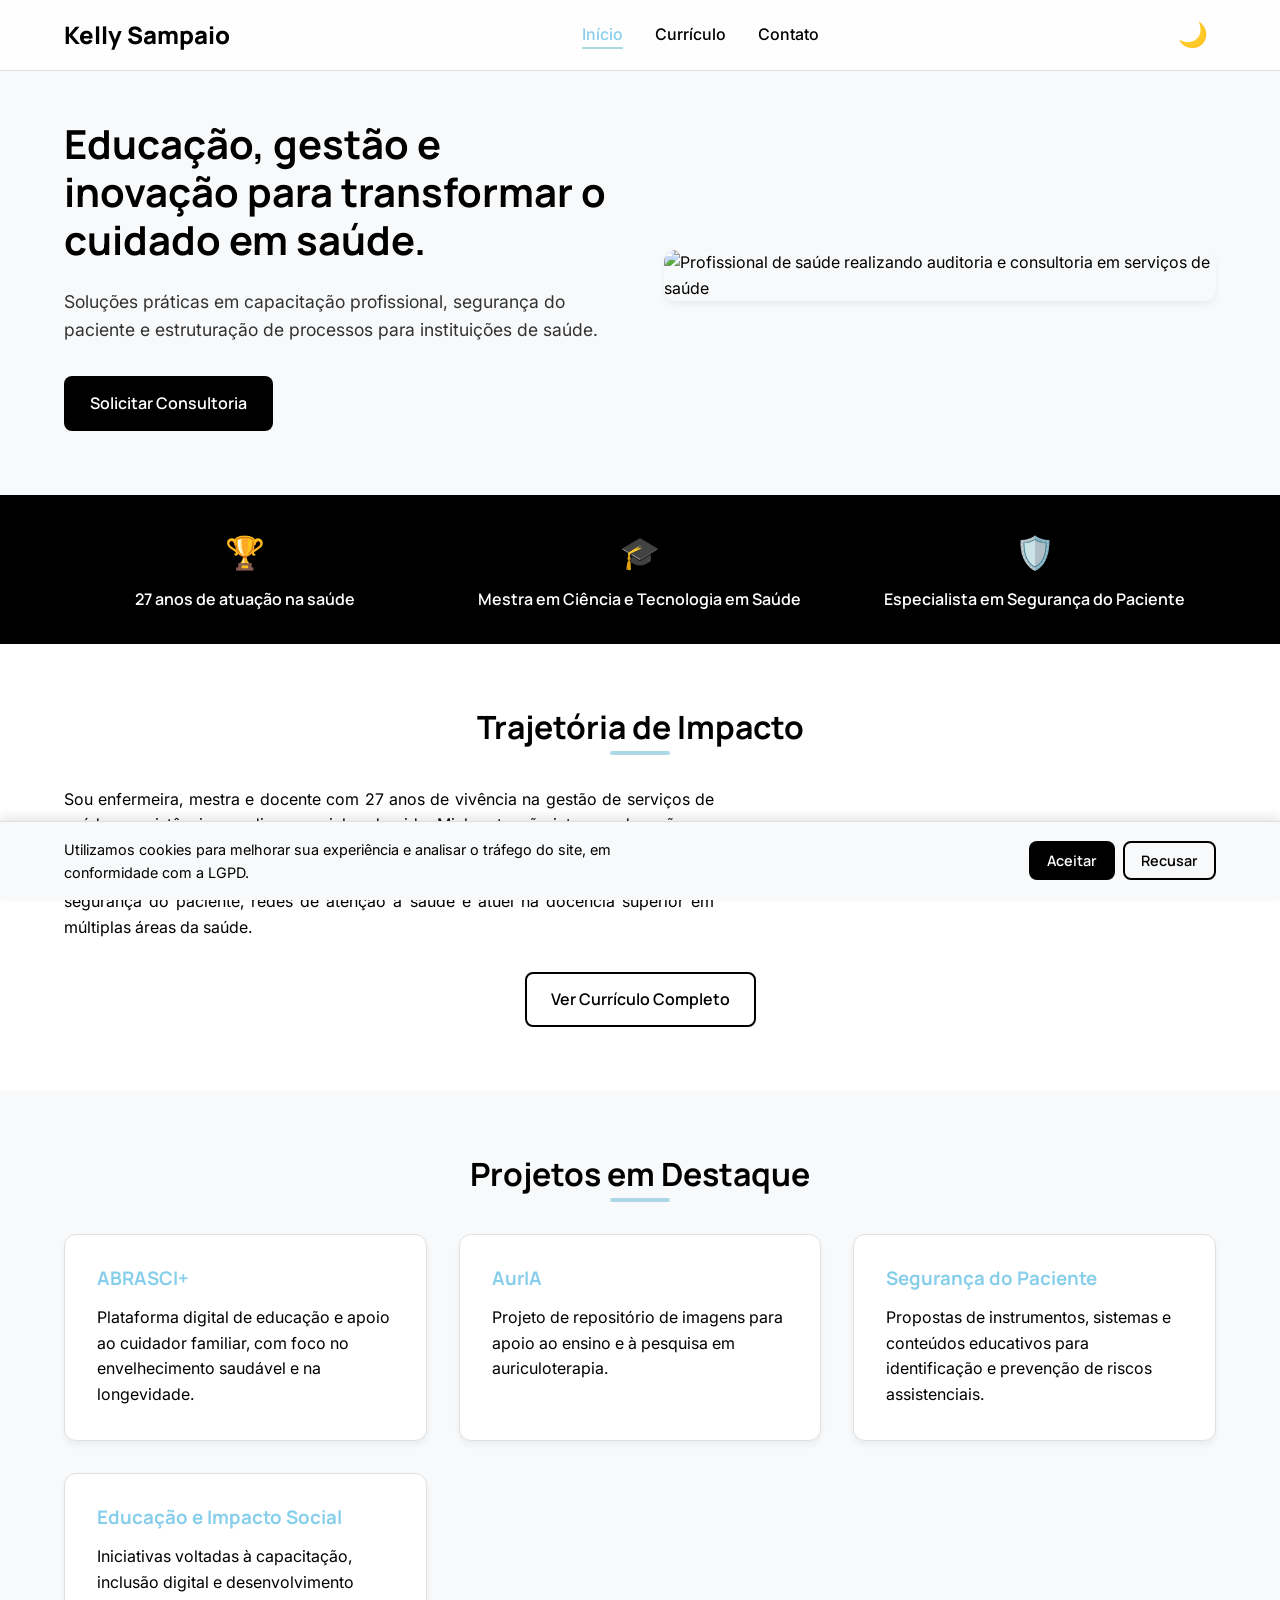
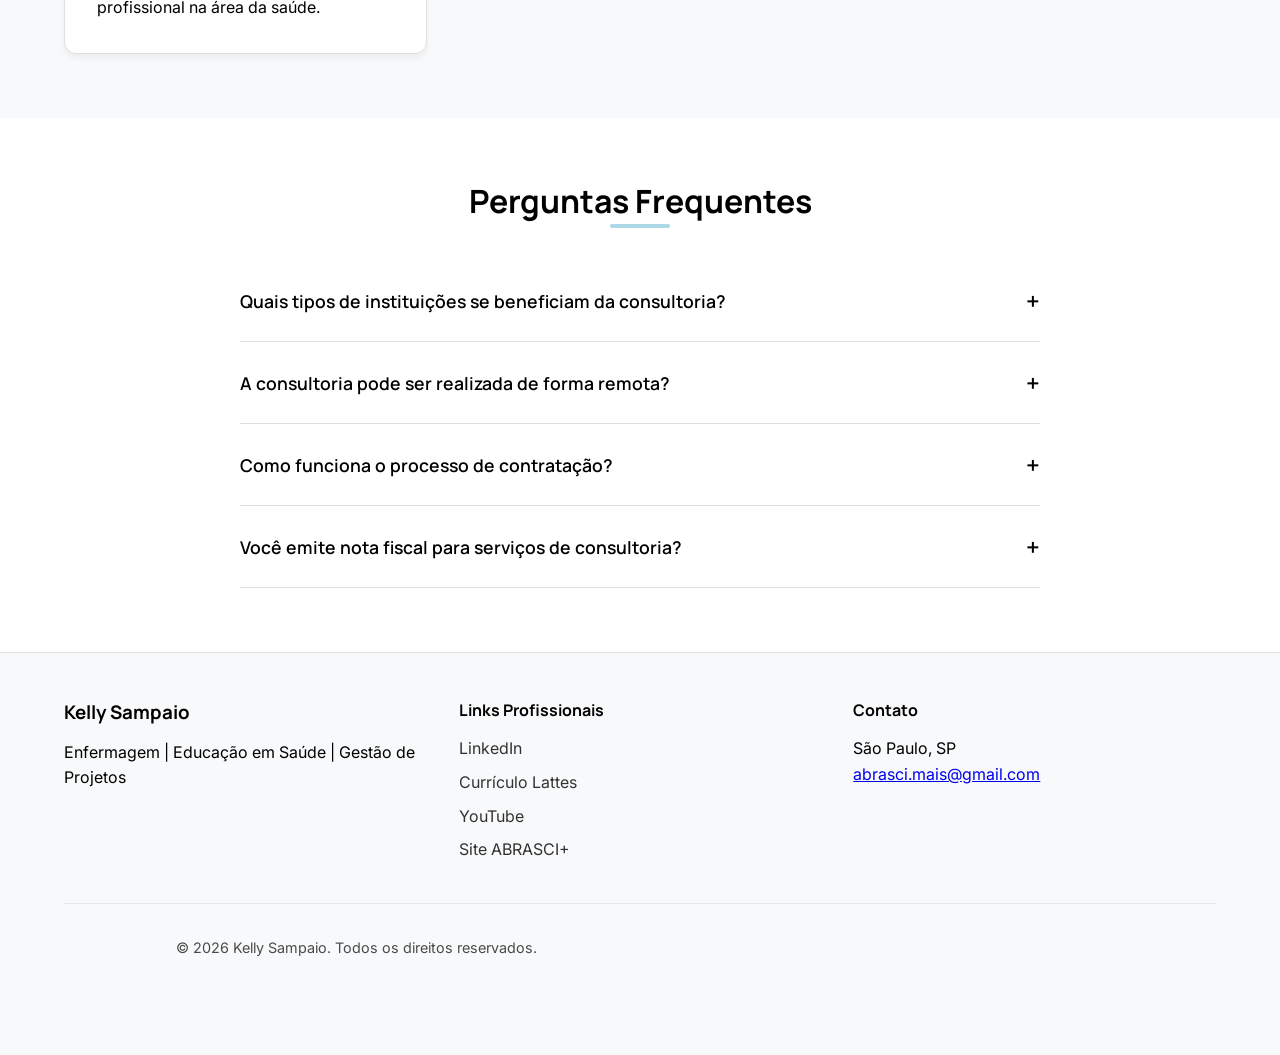
==== commit 1750278b: "Versão 2 pageKelly" ====
--- a/index.html
+++ b/index.html
@@ -1,544 +1,166 @@
 <!DOCTYPE html>
 <html lang="pt-BR">
 <head>
-  <meta charset="UTF-8" />
-  <meta name="viewport" content="width=device-width, initial-scale=1, viewport-fit=cover" />
-  <meta name="theme-color" content="#ADD8E6" />
-  <meta name="robots" content="index, follow, max-image-preview:large" />
-  <meta name="author" content="Kelly Sampaio" />
-  <meta name="description" content="Kelly Sampaio — Enfermeira com atuação interdisciplinar em educação em saúde, gestão, projetos e inovação social. Conheça a trajetória, currículo e possibilidades de colaboração." />
-  <meta name="keywords" content="Kelly Sampaio, enfermagem, educação em saúde, gestão de projetos, inovação social, segurança do paciente, saúde digital" />
-  <link rel="canonical" href="https://www.kellysampaio.com.br/" />
+    <meta charset="UTF-8">
+    <meta name="viewport" content="width=device-width, initial-scale=1.0">
+    <title>Kelly Sampaio | Consultoria em Educação em Saúde e Gestão</title>
+    <meta name="description" content="Consultoria especializada em Educação em Saúde, Gestão de Projetos e Segurança do Paciente em São Paulo. 27 anos de experiência transformando o cuidado em saúde.">
+    <link rel="canonical" href="https://pagekellysampaio.vercel.app/">
+    
+    <link rel="preconnect" href="https://fonts.googleapis.com">
+    <link rel="preconnect" href="https://fonts.gstatic.com" crossorigin>
+    <link href="https://fonts.googleapis.com/css2?family=Inter:wght@400;500;600&family=Manrope:wght@600;700;800&display=swap" rel="stylesheet">
+    <link rel="stylesheet" href="style.css">
 
-  <meta property="og:type" content="website" />
-  <meta property="og:locale" content="pt_BR" />
-  <meta property="og:site_name" content="Kelly Sampaio" />
-  <meta property="og:title" content="Kelly Sampaio | Educação em Saúde, Gestão e Inovação" />
-  <meta property="og:description" content="Enfermeira com atuação interdisciplinar em educação, gestão, desenvolvimento de projetos e inovação social." />
-  <meta property="og:image" content="https://www.kellysampaio.com.br/img/img_foto.png" />
-  <meta property="og:url" content="https://www.kellysampaio.com.br/" />
+    <script type="application/ld+json">
+    {
+      "@context": "https://schema.org",
+      "@type": "Person",
+      "name": "Kelly Sampaio",
+      "jobTitle": "Consultora em Educação em Saúde e Gestão de Projetos",
+      "url": "https://pagekellysampaio.vercel.app/",
+      "sameAs": [
+        "https://www.linkedin.com/in/kelly-cristina-sampaio-dos-santos-a36245444",
+        "https://lattes.cnpq.br/9824238172080369"
+      ],
+      "knowsAbout": ["Educação em Saúde", "Segurança do Paciente", "Gestão de Projetos"]
+    }
+    </script>
+    <!-- As tags de rastreamento (GTM/GA4) serão injetadas dinamicamente pelo script.js após consentimento LGPD -->
+</head>
+<body>
+    <!-- Google Tag Manager (noscript) - Inicialmente oculto por segurança LGPD -->
+    <noscript id="gtm-noscript-container" style="display:none;">
+        <iframe src="https://www.googletagmanager.com/ns.html?id=GTM-KG8L7ZW6" height="0" width="0" style="display:none;visibility:hidden"></iframe>
+    </noscript>
 
-  <meta name="twitter:card" content="summary_large_image" />
-  <meta name="twitter:title" content="Kelly Sampaio | Educação em Saúde" />
-  <meta name="twitter:description" content="Enfermeira com atuação interdisciplinar em educação, gestão e inovação social." />
-  <meta name="twitter:image" content="https://www.kellysampaio.com.br/img/img_foto.png" />
+    <header class="header" id="header">
+        <div class="container header-container">
+            <a href="index.html" class="logo">Kelly Sampaio</a>
+            <nav class="nav" id="nav-menu">
+                <ul class="nav-list">
+                    <li><a href="index.html" class="nav-link active">Início</a></li>
+                    <li><a href="curriculo.html" class="nav-link">Currículo</a></li>
+                    <li><a href="contato.html" class="nav-link">Contato</a></li>
+                </ul>
+                <button class="close-menu" id="close-menu" aria-label="Fechar menu">&times;</button>
+            </nav>
+            <div class="header-actions">
+                <button id="theme-toggle" aria-label="Alternar modo escuro">🌙</button>
+                <button class="mobile-menu-btn" id="mobile-menu-btn" aria-label="Abrir menu">☰</button>
+            </div>
+        </div>
+    </header>
 
-  <title>Kelly Sampaio | Educação em Saúde, Gestão e Inovação</title>
+    <main>
+        <section class="hero">
+            <div class="container hero-container">
+                <div class="hero-content">
+                    <h1 class="hero-title">Educação, gestão e inovação para transformar o cuidado em saúde.</h1>
+                    <p class="hero-subtitle">Soluções práticas em capacitação profissional, segurança do paciente e estruturação de processos para instituições de saúde.</p>
+                    <a href="contato.html" class="btn btn-primary">Solicitar Consultoria</a>
+                </div>
+                <div class="hero-image">
+                    <img src="https://images.unsplash.com/photo-1576091160550-2173dba999ef?w=800&q=80" 
+                         alt="Profissional de saúde realizando auditoria e consultoria em serviços de saúde" 
+                         width="800" height="600" fetchpriority="high">
+                </div>
+            </div>
+        </section>
 
-  <link rel="preconnect" href="https://fonts.googleapis.com" />
-  <link rel="preconnect" href="https://fonts.gstatic.com" crossorigin />
-  <link href="https://fonts.googleapis.com/css2?family=Inter:wght@400;500;600;700;800&family=Manrope:wght@600;700;800&display=swap" rel="stylesheet" />
-  <link rel="icon" type="image/png" href="img/favicon.png" />
-  <link rel="stylesheet" href="style.css" />
+        <section class="credibility-bar">
+            <div class="container credibility-grid">
+                <div class="credibility-item"><span class="credibility-icon">🏆</span><p>27 anos de atuação na saúde</p></div>
+                <div class="credibility-item"><span class="credibility-icon">🎓</span><p>Mestra em Ciência e Tecnologia em Saúde</p></div>
+                <div class="credibility-item"><span class="credibility-icon">🛡️</span><p>Especialista em Segurança do Paciente</p></div>
+            </div>
+        </section>
 
-  <script type="application/ld+json">
-  {
-    "@context": "https://schema.org",
-    "@graph": [
-      {
-        "@type": "Person",
-        "@id": "https://www.kellysampaio.com.br/#person",
-        "name": "Kelly Sampaio",
-        "jobTitle": "Enfermeira — Educação em Saúde, Gestão e Inovação",
-        "url": "https://www.kellysampaio.com.br/",
-        "image": "https://www.kellysampaio.com.br/img/img_foto.png",
-        "description": "Enfermeira com atuação interdisciplinar em educação em saúde, gestão, desenvolvimento de projetos e inovação social.",
-        "knowsAbout": ["Enfermagem", "Educação em Saúde", "Segurança do Paciente", "Gestão de Projetos", "Inovação Social", "Saúde Digital"]
-      },
-      {
-        "@type": "WebSite",
-        "@id": "https://www.kellysampaio.com.br/#website",
-        "url": "https://www.kellysampaio.com.br/",
-        "name": "Kelly Sampaio",
-        "inLanguage": "pt-BR",
-        "publisher": { "@id": "https://www.kellysampaio.com.br/#person" }
-      }
-    ]
-  }
-  </script>
-</head>
-<body data-page="apresentacao">
-  <a class="skip-link" href="#conteudo">Ir para o conteúdo</a>
+        <section class="section about">
+            <div class="container">
+                <h2 class="section-title">Trajetória de Impacto</h2>
+                <p class="text-justify">Sou enfermeira, mestra e docente com 27 anos de vivência na gestão de serviços de saúde e assistência nos diversos ciclos de vida. Minha atuação integra educação em saúde, gestão, planejamento e inovação social, com foco na construção de soluções práticas, qualificação profissional e melhoria de processos. Já coordenei núcleos de segurança do paciente, redes de atenção à saúde e atuei na docência superior em múltiplas áreas da saúde.</p>
+                <div class="text-center" style="margin-top: 2rem;">
+                    <a href="curriculo.html" class="btn btn-secondary">Ver Currículo Completo</a>
+                </div>
+            </div>
+        </section>
 
-  <!-- ============ BARRA RÁPIDA DE CONTATO (fixa no topo) ============ -->
-  <div class="quick-contact" role="complementary" aria-label="Contato rápido">
-    <div class="container quick-contact-inner">
-      <span class="quick-contact-text">Fale comigo agora:</span>
-      <a class="qc-btn qc-whatsapp whatsapp-link" href="#" data-event="clique_whatsapp" aria-label="Conversar no WhatsApp">
-        <svg aria-hidden="true" viewBox="0 0 24 24" width="20" height="20" fill="currentColor"><path d="M.057 24l1.687-6.163c-1.041-1.804-1.588-3.849-1.587-5.946.003-6.556 5.338-11.891 11.893-11.891 3.181.001 6.167 1.24 8.413 3.488 2.245 2.248 3.481 5.236 3.48 8.414-.003 6.557-5.338 11.892-11.893 11.892-1.99-.001-3.951-.5-5.688-1.448L.057 24zm6.597-3.807c1.676.995 3.276 1.591 5.392 1.592 5.448 0 9.886-4.434 9.889-9.885.002-5.462-4.415-9.89-9.881-9.892-5.452 0-9.887 4.434-9.889 9.884-.001 2.225.651 3.891 1.746 5.634l-.999 3.648 3.742-.981zm11.387-5.464c-.074-.124-.272-.198-.57-.347-.297-.149-1.758-.868-2.031-.967-.272-.099-.47-.149-.669.149-.198.297-.768.967-.941 1.165-.173.198-.347.223-.644.074-.297-.149-1.255-.462-2.39-1.475-.883-.788-1.48-1.761-1.653-2.059-.173-.297-.018-.458.13-.606.134-.133.297-.347.446-.521.151-.172.2-.296.3-.495.099-.198.05-.372-.025-.521-.075-.148-.669-1.611-.916-2.206-.242-.579-.487-.501-.669-.51l-.57-.01c-.198 0-.52.074-.792.372s-1.04 1.016-1.04 2.479 1.065 2.876 1.213 3.074c.149.198 2.095 3.2 5.076 4.487.709.306 1.263.489 1.694.626.712.226 1.36.194 1.872.118.571-.085 1.758-.719 2.006-1.413.248-.695.248-1.29.173-1.414z"/></svg>
-        <span>WhatsApp</span>
-      </a>
-      <a class="qc-btn qc-linkedin linkedin-link" href="#" data-event="clique_linkedin" aria-label="Perfil no LinkedIn" rel="noopener">
-        <svg aria-hidden="true" viewBox="0 0 24 24" width="20" height="20" fill="currentColor"><path d="M20.447 20.452h-3.554v-5.569c0-1.328-.027-3.037-1.852-3.037-1.853 0-2.136 1.445-2.136 2.939v5.667H9.351V9h3.414v1.561h.046c.477-.9 1.637-1.85 3.37-1.85 3.601 0 4.267 2.37 4.267 5.455v6.286zM5.337 7.433a2.062 2.062 0 01-2.063-2.065 2.063 2.063 0 112.063 2.065zm1.782 13.019H3.555V9h3.564v11.452zM22.225 0H1.771C.792 0 0 .774 0 1.729v20.542C0 23.227.792 24 1.771 24h20.451C23.2 24 24 23.227 24 22.271V1.729C24 .774 23.2 0 22.222 0h.003z"/></svg>
-        <span>LinkedIn</span>
-      </a>
-      <a class="qc-btn qc-email email-link" href="#" aria-label="Enviar e-mail">
-        <svg aria-hidden="true" viewBox="0 0 24 24" width="20" height="20" fill="currentColor"><path d="M20 4H4c-1.1 0-1.99.9-1.99 2L2 18c0 1.1.9 2 2 2h16c1.1 0 2-.9 2-2V6c0-1.1-.9-2-2-2zm0 4l-8 5-8-5V6l8 5 8-5v2z"/></svg>
-        <span>E-mail</span>
-      </a>
-    </div>
-  </div>
+        <section class="section bg-light">
+            <div class="container">
+                <h2 class="section-title">Projetos em Destaque</h2>
+                <div class="grid-2">
+                    <article class="card"><h3>ABRASCI+</h3><p>Plataforma digital de educação e apoio ao cuidador familiar, com foco no envelhecimento saudável e na longevidade.</p></article>
+                    <article class="card"><h3>AurIA</h3><p>Projeto de repositório de imagens para apoio ao ensino e à pesquisa em auriculoterapia.</p></article>
+                    <article class="card"><h3>Segurança do Paciente</h3><p>Propostas de instrumentos, sistemas e conteúdos educativos para identificação e prevenção de riscos assistenciais.</p></article>
+                    <article class="card"><h3>Educação e Impacto Social</h3><p>Iniciativas voltadas à capacitação, inclusão digital e desenvolvimento profissional na área da saúde.</p></article>
+                </div>
+            </div>
+        </section>
 
-  <header class="header" role="banner">
-    <div class="container header-inner">
-      <a class="brand" href="#apresentacao" aria-label="Kelly Sampaio — Início">
-        <img src="img/img_foto.png" alt="Foto de Kelly Sampaio" width="56" height="56" />
-        <span class="brand-text">
-          <strong>Kelly Sampaio</strong>
-          <small class="muted">Educação em Saúde</small>
-        </span>
-      </a>
-      <button class="menu-toggle" type="button" aria-label="Abrir menu" aria-expanded="false" aria-controls="nav-primary">☰</button>
-      <nav class="nav" id="nav-primary" aria-label="Navegação principal">
-        <a href="#apresentacao" data-nav="apresentacao" aria-current="page">Apresentação</a>
-        <a href="#curriculo" data-nav="curriculo">Currículo</a>
-        <a href="#contato" data-nav="contato">Contato e consultoria</a>
-      </nav>
-    </div>
-  </header>
+        <section class="section">
+            <div class="container">
+                <h2 class="section-title">Perguntas Frequentes</h2>
+                <div class="faq-container">
+                    <div class="faq-item">
+                        <button class="faq-question" aria-expanded="false">Quais tipos de instituições se beneficiam da consultoria?<span class="faq-icon">+</span></button>
+                        <div class="faq-answer"><p>Gestores de instituições de saúde, coordenadores de serviços, organizações sociais, instituições de ensino e responsáveis por projetos que necessitam de capacitação e apoio técnico.</p></div>
+                    </div>
+                    <div class="faq-item">
+                        <button class="faq-question" aria-expanded="false">A consultoria pode ser realizada de forma remota?<span class="faq-icon">+</span></button>
+                        <div class="faq-answer"><p>Sim. Ofereço modalidades híbridas e 100% remotas para desenvolvimento de conteúdos e consultoria em gestão, além de atendimentos presenciais em São Paulo e região.</p></div>
+                    </div>
+                    <div class="faq-item">
+                        <button class="faq-question" aria-expanded="false">Como funciona o processo de contratação?<span class="faq-icon">+</span></button>
+                        <div class="faq-answer"><p>O primeiro passo é o contato para alinharmos a necessidade. Em seguida, elaboro uma proposta técnica e comercial customizada, sujeita à avaliação de escopo.</p></div>
+                    </div>
+                    <div class="faq-item">
+                        <button class="faq-question" aria-expanded="false">Você emite nota fiscal para serviços de consultoria?<span class="faq-icon">+</span></button>
+                        <div class="faq-answer"><p>Sim. Todos os serviços são formalizados com emissão de nota fiscal e contrato de prestação de serviços, garantindo segurança jurídica.</p></div>
+                    </div>
+                </div>
+            </div>
+        </section>
+    </main>
 
-  <main id="conteudo">
+    <footer class="footer">
+        <div class="container">
+            <div class="footer-grid">
+                <div><h3>Kelly Sampaio</h3><p>Enfermagem | Educação em Saúde | Gestão de Projetos</p></div>
+                <div>
+                    <h4>Links Profissionais</h4>
+                    <ul class="footer-links">
+                        <li><a href="https://www.linkedin.com/in/kelly-cristina-sampaio-dos-santos-a36245444" target="_blank" rel="noopener noreferrer">LinkedIn</a></li>
+                        <li><a href="https://lattes.cnpq.br/9824238172080369" target="_blank" rel="noopener noreferrer">Currículo Lattes</a></li>
+                        <li><a href="https://www.youtube.com/@ABRASCImais" target="_blank" rel="noopener noreferrer">YouTube</a></li>
+                        <li><a href="https://www.abrascimais.com.br/" target="_blank" rel="noopener noreferrer">Site ABRASCI+</a></li>
+                    </ul>
+                </div>
+                <div>
+                    <h4>Contato</h4>
+                    <p>São Paulo, SP</p>
+                    <p><a href="mailto:abrasci.mais@gmail.com">abrasci.mais@gmail.com</a></p>
+                </div>
+            </div>
+            <div class="footer-bottom"><p>&copy; <span id="current-year"></span> Kelly Sampaio. Todos os direitos reservados.</p></div>
+        </div>
+    </footer>
 
-    <!-- ============== PÁGINA: APRESENTAÇÃO ============== -->
-    <div class="page" data-page-id="apresentacao">
-
-      <!-- HERO com foto 3x4 -->
-      <section class="hero" aria-labelledby="hero-title">
-        <div class="container hero-grid">
-          <div class="hero-photo-wrap reveal">
-            <div class="hero-photo-frame">
-              <img src="img/img_foto.png" alt="Kelly Sampaio — Enfermeira" class="hero-photo" width="240" height="320" />
-            </div>
-            <span class="hero-photo-badge">✓ Profissional verificada</span>
-          </div>
-
-          <div class="hero-content reveal">
-            <span class="trust-badge">★ Atuação em Enfermagem, Educação e Projetos</span>
-            <p class="eyebrow">Saúde • Educação • Gestão • Inovação</p>
-            <h1 id="hero-title">Conhecimento que transforma ideias em soluções.</h1>
-            <p class="hero-lead">Sou <strong>Kelly Sampaio</strong>, enfermeira com atuação interdisciplinar em educação, gestão, desenvolvimento de projetos e inovação social. Conheça minha trajetória e possibilidades de colaboração profissional.</p>
-            <div class="actions">
-              <a class="btn btn-primary btn-lg" href="#curriculo" data-event="cta_curriculo">Conheça meu currículo →</a>
-              <a class="btn btn-white btn-lg whatsapp-link" href="#" data-event="clique_whatsapp">💬 Falar no WhatsApp</a>
-            </div>
-          </div>
-        </div>
-      </section>
-
-      <!-- BANNER DE MARKETING -->
-      <section class="marketing-banner" aria-label="Destaque profissional">
-        <div class="container marketing-banner-inner">
-          <div class="marketing-image">
-            <img src="img/marketing.jpg" alt="Imagem de destaque profissional" loading="lazy" decoding="async"
-                 onerror="this.parentElement.classList.add('placeholder-marketing');this.remove()" />
-            <div class="marketing-overlay">
-              <p class="marketing-placeholder">📸 Espaço para imagem de marketing</p>
-              <p class="marketing-placeholder small">Insira <code>img/marketing.jpg</code> (1200×675px)</p>
-            </div>
-          </div>
-          <div class="marketing-content">
-            <p class="eyebrow">Destaque profissional</p>
-            <h2>Projetos que fazem a diferença.</h2>
-            <p>Conheça iniciativas em educação em saúde, inovação social e desenvolvimento de soluções digitais voltadas ao cuidado e à capacitação profissional.</p>
-            <div class="marketing-stats">
-              <div class="stat">
-                <strong>+</strong>
-                <span>Projetos em saúde e educação</span>
-              </div>
-              <div class="stat">
-                <strong>✦</strong>
-                <span>Inovação social e digital</span>
-              </div>
-              <div class="stat">
-                <strong>◈</strong>
-                <span>Capacitação profissional</span>
-              </div>
-            </div>
-            <a class="btn btn-primary" href="#contato">Solicitar consultoria</a>
-          </div>
-        </div>
-      </section>
-
-      <section class="section" aria-labelledby="sobre-title">
-        <div class="container two-col">
-          <div class="reveal">
-            <p class="eyebrow">Sobre mim</p>
-            <h2 id="sobre-title">Uma trajetória conectada ao desenvolvimento humano.</h2>
-          </div>
-          <div class="reveal">
-            <p>Minha atuação profissional reúne Enfermagem, educação, organização de processos e elaboração de projetos. Desenvolvo propostas que procuram aproximar conhecimento técnico, comunicação clara e necessidades reais das pessoas.</p>
-            <p>Entre os temas de interesse estão <strong>segurança do paciente</strong>, <strong>envelhecimento saudável</strong>, <strong>formação de cuidadores</strong>, <strong>práticas integrativas</strong> e <strong>soluções digitais em saúde</strong>.</p>
-            <p><a class="btn btn-primary" href="#curriculo">Ver trajetória completa</a></p>
-          </div>
-        </div>
-      </section>
-
-      <section class="section section-alt" aria-labelledby="servicos-title">
-        <div class="container">
-          <div class="section-intro reveal">
-            <p class="eyebrow">Serviços e áreas de colaboração</p>
-            <h2 id="servicos-title">Como posso contribuir?</h2>
-            <p class="muted small">Modalidades e disponibilidade sujeitas à avaliação de cada solicitação; esta seção não representa oferta de serviços clínicos.</p>
-          </div>
-          <div class="cards cols-3 reveal">
-            <article class="card"><div class="card-icon" aria-hidden="true">✦</div><h3>Educação em Saúde</h3><p>Planejamento de conteúdos, roteiros e ações educativas.</p></article>
-            <article class="card"><div class="card-icon" aria-hidden="true">▣</div><h3>Projetos e Gestão</h3><p>Estruturação de propostas, processos e documentação.</p></article>
-            <article class="card"><div class="card-icon" aria-hidden="true">◎</div><h3>Capacitação Profissional</h3><p>Desenvolvimento de materiais didáticos e iniciativas de formação.</p></article>
-            <article class="card"><div class="card-icon" aria-hidden="true">◇</div><h3>Inovação Social</h3><p>Projetos voltados a educação, cuidado e inclusão.</p></article>
-            <article class="card"><div class="card-icon" aria-hidden="true">↗</div><h3>Saúde Digital</h3><p>Planejamento de soluções e instrumentos educacionais digitais.</p></article>
-            <article class="card"><div class="card-icon" aria-hidden="true">◈</div><h3>Diagnóstico Digital</h3><p>Conversa inicial gratuita de 30 minutos sobre marketing digital para pequenos negócios.</p></article>
-          </div>
-        </div>
-      </section>
-
-      <section class="section" aria-labelledby="galeria-title">
-        <div class="container">
-          <div class="section-intro reveal">
-            <p class="eyebrow">Galeria de projetos</p>
-            <h2 id="galeria-title">Iniciativas em destaque</h2>
-            <p class="muted small">Espaços preparados para imagens reais. Substitua os cartões ilustrativos por fotografias autorizadas.</p>
-          </div>
-          <div class="gallery reveal">
-            <figure>
-              <img src="img/abrasci.jpg" alt="Projeto ABRASCI+ — Educação e cuidado" loading="lazy" decoding="async" onerror="this.replaceWith(Object.assign(document.createElement('div'),{className:'placeholder-img',textContent:'ABRASCI+ — Educação e cuidado'}))" />
-              <figcaption>ABRASCI+ — Educação e cuidado</figcaption>
-            </figure>
-            <figure>
-              <img src="img/auria.jpg" alt="Projeto AurIA — Ensino e pesquisa" loading="lazy" decoding="async" onerror="this.replaceWith(Object.assign(document.createElement('div'),{className:'placeholder-img',textContent:'AurIA — Ensino e pesquisa'}))" />
-              <figcaption>AurIA — Ensino e pesquisa</figcaption>
-            </figure>
-            <figure>
-              <img src="img/educacao.jpg" alt="Atividade educativa em saúde" loading="lazy" decoding="async" onerror="this.replaceWith(Object.assign(document.createElement('div'),{className:'placeholder-img',textContent:'Educação e capacitação'}))" />
-              <figcaption>Educação e capacitação</figcaption>
-            </figure>
-          </div>
-        </div>
-      </section>
-
-      <section class="section section-alt" aria-labelledby="depoimentos-title">
-        <div class="container">
-          <div class="section-intro reveal">
-            <p class="eyebrow">Depoimentos</p>
-            <h2 id="depoimentos-title">Experiências e recomendações</h2>
-          </div>
-          <blockquote class="quote reveal">
-            <p><strong>Espaço reservado para depoimento verificado.</strong></p>
-            <p class="muted small">Não exibimos avaliações ou resultados fictícios. Após obter autorização, inclua texto, identificação permitida e contexto da colaboração.</p>
-          </blockquote>
-        </div>
-      </section>
-
-      <section class="section" aria-labelledby="faq-title">
-        <div class="container">
-          <div class="section-intro reveal">
-            <p class="eyebrow">Perguntas frequentes</p>
-            <h2 id="faq-title">Dúvidas comuns</h2>
-          </div>
-          <div class="faq reveal">
-            <div class="faq-item">
-              <button type="button" aria-expanded="false" aria-controls="faq1">Como solicitar uma consultoria?</button>
-              <div class="faq-panel" id="faq1"><div><p>Use a página de contato para selecionar a área de interesse e preparar uma mensagem por e-mail ou iniciar conversa no WhatsApp.</p></div></div>
-            </div>
-            <div class="faq-item">
-              <button type="button" aria-expanded="false" aria-controls="faq2">O diagnóstico inicial é gratuito?</button>
-              <div class="faq-panel" id="faq2"><div><p>A conversa inicial de 30 minutos sobre marketing digital para pequenos negócios é apresentada como gratuita. Outras demandas exigem avaliação específica.</p></div></div>
-            </div>
-            <div class="faq-item">
-              <button type="button" aria-expanded="false" aria-controls="faq3">O site envia o formulário automaticamente?</button>
-              <div class="faq-panel" id="faq3"><div><p>Não. O formulário prepara um e-mail no dispositivo do visitante, que deverá confirmar o envio.</p></div></div>
-            </div>
-          </div>
-        </div>
-      </section>
-
-      <section class="section section-alt" aria-labelledby="info-title">
-        <div class="container">
-          <div class="section-intro reveal">
-            <p class="eyebrow">Informações úteis</p>
-            <h2 id="info-title">Atendimento e condições</h2>
-          </div>
-          <div class="useful reveal">
-            <div class="useful-item"><strong>◷ Agendamento</strong><p class="muted small">Horários combinados após contato.</p></div>
-            <div class="useful-item"><strong>◇ Formato</strong><p class="muted small">Atendimento virtual ou presencial somente mediante confirmação.</p></div>
-            <div class="useful-item"><strong>▤ Pagamento</strong><p class="muted small">Condições informadas em proposta, quando aplicável.</p></div>
-          </div>
-          <p class="muted small reveal">Delivery e mapa comercial não são aplicáveis sem confirmação de operação física. Não foi criado endereço fictício.</p>
-        </div>
-      </section>
-
-      <section class="section" aria-labelledby="cta-title">
-        <div class="container" style="text-align:center;max-width:760px;margin-inline:auto">
-          <p class="eyebrow reveal">Próximo passo</p>
-          <h2 id="cta-title" class="reveal">Vamos conversar sobre seu projeto?</h2>
-          <p class="reveal">Apresente sua necessidade e conheça possibilidades de colaboração.</p>
-          <div class="actions reveal" style="justify-content:center">
-            <a class="btn btn-primary btn-lg" href="#contato">Ir para contato e consultoria →</a>
-            <a class="btn btn-white btn-lg whatsapp-link" href="#" data-event="clique_whatsapp">💬 Falar no WhatsApp</a>
-          </div>
-        </div>
-      </section>
+    <div class="mobile-sticky-bar">
+        <a href="https://wa.me/5511974440167" class="sticky-btn whatsapp" target="_blank" rel="noopener noreferrer">WhatsApp</a>
+        <a href="mailto:abrasci.mais@gmail.com" class="sticky-btn email">E-mail</a>
     </div>
 
-    <!-- ============== PÁGINA: CURRÍCULO ============== -->
-    <div class="page" data-page-id="curriculo" hidden>
-
-      <section class="page-hero" aria-labelledby="page-title-curriculo">
-        <div class="container">
-          <p class="eyebrow reveal">Trajetória profissional</p>
-          <h1 id="page-title-curriculo" class="reveal">Currículo profissional</h1>
-          <p class="reveal">Enfermagem • Educação • Gestão • Pesquisa • Inovação Social</p>
-          <p class="reveal"><button type="button" class="btn btn-white print-button">Imprimir / salvar PDF</button></p>
+    <div id="cookie-banner" class="cookie-banner hidden">
+        <div class="container cookie-content">
+            <p>Utilizamos cookies para melhorar sua experiência e analisar o tráfego do site, em conformidade com a LGPD.</p>
+            <div class="cookie-actions">
+                <button id="accept-cookies" class="btn btn-primary btn-sm">Aceitar</button>
+                <button id="decline-cookies" class="btn btn-secondary btn-sm">Recusar</button>
+            </div>
         </div>
-      </section>
-
-      <section class="section">
-        <div class="container resume-layout">
-          <aside class="resume-side reveal" aria-label="Resumo lateral">
-            <div class="resume-side-photo">
-              <img src="img/img_foto.png" alt="Kelly Sampaio" width="180" height="240" />
-            </div>
-            <div class="resume-section">
-              <h2>Perfil</h2>
-              <p class="small">Enfermeira e servidora pública efetiva da Secretaria de Estado da Saúde de São Paulo, com projetos interdisciplinares em educação, gestão e inovação.</p>
-            </div>
-            <div class="resume-section">
-              <h2>Competências</h2>
-              <ul class="small">
-                <li>Educação em saúde</li>
-                <li>Segurança do paciente</li>
-                <li>Planejamento e projetos</li>
-                <li>Produção de materiais educativos</li>
-                <li>Comunicação e tecnologia</li>
-              </ul>
-              <p class="muted small">Certificações e níveis de proficiência devem ser comprovados antes de publicação.</p>
-            </div>
-            <div class="resume-section">
-              <h2>Contato rápido</h2>
-              <div class="resume-contacts">
-                <a class="qc-btn qc-whatsapp whatsapp-link" href="#" data-event="clique_whatsapp">
-                  <svg aria-hidden="true" viewBox="0 0 24 24" width="18" height="18" fill="currentColor"><path d="M.057 24l1.687-6.163c-1.041-1.804-1.588-3.849-1.587-5.946.003-6.556 5.338-11.891 11.893-11.891 3.181.001 6.167 1.24 8.413 3.488 2.245 2.248 3.481 5.236 3.48 8.414-.003 6.557-5.338 11.892-11.893 11.892-1.99-.001-3.951-.5-5.688-1.448L.057 24zm6.597-3.807c1.676.995 3.276 1.591 5.392 1.592 5.448 0 9.886-4.434 9.889-9.885.002-5.462-4.415-9.89-9.881-9.892-5.452 0-9.887 4.434-9.889 9.884-.001 2.225.651 3.891 1.746 5.634l-.999 3.648 3.742-.981zm11.387-5.464c-.074-.124-.272-.198-.57-.347-.297-.149-1.758-.868-2.031-.967-.272-.099-.47-.149-.669.149-.198.297-.768.967-.941 1.165-.173.198-.347.223-.644.074-.297-.149-1.255-.462-2.39-1.475-.883-.788-1.48-1.761-1.653-2.059-.173-.297-.018-.458.13-.606.134-.133.297-.347.446-.521.151-.172.2-.296.3-.495.099-.198.05-.372-.025-.521-.075-.148-.669-1.611-.916-2.206-.242-.579-.487-.501-.669-.51l-.57-.01c-.198 0-.52.074-.792.372s-1.04 1.016-1.04 2.479 1.065 2.876 1.213 3.074c.149.198 2.095 3.2 5.076 4.487.709.306 1.263.489 1.694.626.712.226 1.36.194 1.872.118.571-.085 1.758-.719 2.006-1.413.248-.695.248-1.29.173-1.414z"/></svg>
-                  <span>WhatsApp</span>
-                </a>
-                <a class="qc-btn qc-linkedin linkedin-link" href="#" data-event="clique_linkedin" rel="noopener">
-                  <svg aria-hidden="true" viewBox="0 0 24 24" width="18" height="18" fill="currentColor"><path d="M20.447 20.452h-3.554v-5.569c0-1.328-.027-3.037-1.852-3.037-1.853 0-2.136 1.445-2.136 2.939v5.667H9.351V9h3.414v1.561h.046c.477-.9 1.637-1.85 3.37-1.85 3.601 0 4.267 2.37 4.267 5.455v6.286zM5.337 7.433a2.062 2.062 0 01-2.063-2.065 2.063 2.063 0 112.063 2.065zm1.782 13.019H3.555V9h3.564v11.452zM22.225 0H1.771C.792 0 0 .774 0 1.729v20.542C0 23.227.792 24 1.771 24h20.451C23.2 24 24 23.227 24 22.271V1.729C24 .774 23.2 0 22.222 0h.003z"/></svg>
-                  <span>LinkedIn</span>
-                </a>
-                <a class="qc-btn qc-email email-link" href="#">
-                  <svg aria-hidden="true" viewBox="0 0 24 24" width="18" height="18" fill="currentColor"><path d="M20 4H4c-1.1 0-1.99.9-1.99 2L2 18c0 1.1.9 2 2 2h16c1.1 0 2-.9 2-2V6c0-1.1-.9-2-2-2zm0 4l-8 5-8-5V6l8 5 8-5v2z"/></svg>
-                  <span>E-mail</span>
-                </a>
-              </div>
-            </div>
-          </aside>
-
-          <div class="resume-main">
-            <div class="resume-section reveal"><h2>1. Resumo profissional</h2><p>Profissional de Enfermagem com atuação em iniciativas relacionadas à segurança do paciente, educação em saúde, desenvolvimento de projetos e inovação social.</p></div>
-
-            <div class="resume-section reveal">
-              <h2>2. Formação acadêmica</h2>
-              <div class="resume-entry"><h3>Graduação em Enfermagem</h3><p class="muted small">Instituição e ano de conclusão: <em>[A completar]</em>.</p></div>
-              <div class="resume-entry"><h3>Especializações e pós-graduação</h3><p class="muted small">Titulações, instituições e períodos: <em>[A completar após confirmação]</em>.</p></div>
-            </div>
-
-            <div class="resume-section reveal">
-              <h2>3. Experiência profissional</h2>
-              <div class="resume-entry"><h3>Enfermeira — SES/SP</h3><p class="muted small">Vínculo efetivo. Unidade, período, funções específicas e resultados: <em>[A completar]</em>.</p></div>
-              <div class="resume-entry"><h3>Educação, gestão e projetos</h3><p>Planejamento de conteúdos, documentação, processos e propostas de formação. Cargos formais, instituições e períodos: <em>[A completar]</em>.</p></div>
-            </div>
-
-            <div class="resume-section reveal">
-              <h2>4. Projetos</h2>
-              <div class="resume-entry"><h3>ABRASCI+</h3><p>Plataforma digital de educação e apoio a cuidadores, voltada ao envelhecimento saudável.</p></div>
-              <div class="resume-entry"><h3>AurIA</h3><p>Proposta de repositório de imagens para apoio ao ensino e à pesquisa em auriculoterapia.</p></div>
-              <div class="resume-entry"><h3>Segurança do Paciente</h3><p>Propostas de notificação de incidentes, gestão de riscos e educação preventiva.</p></div>
-              <div class="resume-entry"><h3>ACIRMESP e educação social</h3><p>Iniciativas associativas, de formação e cooperação social.</p></div>
-            </div>
-
-            <div class="resume-section reveal">
-              <h2>5. Pesquisa e desenvolvimento</h2>
-              <p>Estudos e projetos ligados às Práticas Integrativas e Complementares em Saúde, saúde digital e auriculoterapia. Contexto acadêmico de referência: GEPICS/USP. Vínculo formal, situação e titulações: <em>[A confirmar]</em>.</p>
-            </div>
-
-            <div class="resume-section reveal">
-              <h2>6. Formação complementar</h2>
-              <p>Estudos e projetos em gestão de pessoas, empreendedorismo, comunicação, bancos de dados, programação e marketing digital. Certificados, instituições e cargas horárias: <em>[A completar]</em>.</p>
-            </div>
-
-            <div class="resume-section reveal">
-              <h2>7. Produção técnica e educacional</h2>
-              <ul>
-                <li>Materiais didáticos e roteiros de vídeos educativos</li>
-                <li>Documentação de projetos e sistemas</li>
-                <li>Instrumentos de gestão e planejamento</li>
-                <li>Conteúdos de prevenção de quedas e capacitação de cuidadores</li>
-              </ul>
-            </div>
-
-            <div class="resume-section reveal">
-              <h2>8. Produção científica e certificações</h2>
-              <p class="muted small">Publicações, apresentações e certificados: <em>[A completar mediante documentação]</em>.</p>
-            </div>
-
-            <div class="resume-section reveal">
-              <h2>9. Objetivo profissional</h2>
-              <p>Contribuir com projetos em saúde, educação, gestão e inovação, promovendo qualificação, melhoria de processos e impacto social.</p>
-            </div>
-
-            <div class="notice reveal">
-              <p class="small"><strong>Nota de transparência:</strong> os campos <em>[A completar]</em> não devem ser apresentados como títulos ou experiências comprovadas até sua validação.</p>
-            </div>
-
-            <p class="reveal"><a class="btn btn-primary" href="#contato">Entrar em contato</a></p>
-          </div>
-        </div>
-      </section>
     </div>
 
-    <!-- ============== PÁGINA: CONTATO ============== -->
-    <div class="page" data-page-id="contato" hidden>
-
-      <section class="page-hero" aria-labelledby="page-title-contato">
-        <div class="container">
-          <p class="eyebrow reveal">Contato e consultoria</p>
-          <h1 id="page-title-contato" class="reveal">Vamos construir novas possibilidades?</h1>
-          <p class="reveal">Descreva seu projeto, solicite informações ou agende uma conversa inicial.</p>
-        </div>
-      </section>
-
-      <section class="section">
-        <div class="container contact-grid">
-          <div>
-            <div class="contact-card reveal">
-              <p class="eyebrow">Canais profissionais</p>
-              <h2>Escolha o canal mais conveniente.</h2>
-              <div class="contact-channels">
-                <a class="contact-channel whatsapp-link" href="#" data-event="clique_whatsapp">
-                  <svg aria-hidden="true" viewBox="0 0 24 24" width="28" height="28" fill="currentColor"><path d="M.057 24l1.687-6.163c-1.041-1.804-1.588-3.849-1.587-5.946.003-6.556 5.338-11.891 11.893-11.891 3.181.001 6.167 1.24 8.413 3.488 2.245 2.248 3.481 5.236 3.48 8.414-.003 6.557-5.338 11.892-11.893 11.892-1.99-.001-3.951-.5-5.688-1.448L.057 24zm6.597-3.807c1.676.995 3.276 1.591 5.392 1.592 5.448 0 9.886-4.434 9.889-9.885.002-5.462-4.415-9.89-9.881-9.892-5.452 0-9.887 4.434-9.889 9.884-.001 2.225.651 3.891 1.746 5.634l-.999 3.648 3.742-.981zm11.387-5.464c-.074-.124-.272-.198-.57-.347-.297-.149-1.758-.868-2.031-.967-.272-.099-.47-.149-.669.149-.198.297-.768.967-.941 1.165-.173.198-.347.223-.644.074-.297-.149-1.255-.462-2.39-1.475-.883-.788-1.48-1.761-1.653-2.059-.173-.297-.018-.458.13-.606.134-.133.297-.347.446-.521.151-.172.2-.296.3-.495.099-.198.05-.372-.025-.521-.075-.148-.669-1.611-.916-2.206-.242-.579-.487-.501-.669-.51l-.57-.01c-.198 0-.52.074-.792.372s-1.04 1.016-1.04 2.479 1.065 2.876 1.213 3.074c.149.198 2.095 3.2 5.076 4.487.709.306 1.263.489 1.694.626.712.226 1.36.194 1.872.118.571-.085 1.758-.719 2.006-1.413.248-.695.248-1.29.173-1.414z"/></svg>
-                  <div>
-                    <strong>WhatsApp</strong>
-                    <span>Resposta rápida</span>
-                  </div>
-                </a>
-                <a class="contact-channel linkedin-link" href="#" data-event="clique_linkedin" rel="noopener">
-                  <svg aria-hidden="true" viewBox="0 0 24 24" width="28" height="28" fill="currentColor"><path d="M20.447 20.452h-3.554v-5.569c0-1.328-.027-3.037-1.852-3.037-1.853 0-2.136 1.445-2.136 2.939v5.667H9.351V9h3.414v1.561h.046c.477-.9 1.637-1.85 3.37-1.85 3.601 0 4.267 2.37 4.267 5.455v6.286zM5.337 7.433a2.062 2.062 0 01-2.063-2.065 2.063 2.063 0 112.063 2.065zm1.782 13.019H3.555V9h3.564v11.452zM22.225 0H1.771C.792 0 0 .774 0 1.729v20.542C0 23.227.792 24 1.771 24h20.451C23.2 24 24 23.227 24 22.271V1.729C24 .774 23.2 0 22.222 0h.003z"/></svg>
-                  <div>
-                    <strong>LinkedIn</strong>
-                    <span>Perfil profissional</span>
-                  </div>
-                </a>
-                <a class="contact-channel email-link" href="#">
-                  <svg aria-hidden="true" viewBox="0 0 24 24" width="28" height="28" fill="currentColor"><path d="M20 4H4c-1.1 0-1.99.9-1.99 2L2 18c0 1.1.9 2 2 2h16c1.1 0 2-.9 2-2V6c0-1.1-.9-2-2-2zm0 4l-8 5-8-5V6l8 5 8-5v2z"/></svg>
-                  <div>
-                    <strong>E-mail profissional</strong>
-                    <span>Para propostas formais</span>
-                  </div>
-                </a>
-              </div>
-            </div>
-            <div class="contact-card reveal" style="margin-top:20px">
-              <p class="eyebrow">Diagnóstico inicial</p>
-              <h3>Conversa gratuita de 30 minutos</h3>
-              <p class="small">Sobre marketing digital para pequenos negócios. Outras consultorias dependem de avaliação e proposta.</p>
-            </div>
-            <div class="notice reveal" style="margin-top:20px">
-              <p class="small"><strong>Informações úteis.</strong> Atendimento mediante agendamento. Modalidade e eventuais valores são definidos conforme a demanda. Não há endereço comercial público informado.</p>
-            </div>
-          </div>
-
-          <div class="form-card reveal">
-            <p class="eyebrow">Solicitar consultoria</p>
-            <h2>Prepare sua mensagem</h2>
-            <p class="small muted">O formulário prepara uma mensagem no seu aplicativo de e-mail. Não há envio automático.</p>
-
-            <form id="contactForm" novalidate>
-              <div class="field">
-                <input type="text" id="nome" name="nome" placeholder=" " autocomplete="name" required minlength="2" />
-                <label for="nome">Nome *</label>
-              </div>
-              <div class="field">
-                <input type="email" id="email" name="email" placeholder=" " autocomplete="email" required />
-                <label for="email">E-mail *</label>
-              </div>
-              <div class="field">
-                <input type="text" id="organizacao" name="organizacao" placeholder=" " autocomplete="organization" />
-                <label for="organizacao">Empresa / instituição</label>
-              </div>
-              <div class="field">
-                <select id="assunto" name="assunto" required>
-                  <option value="" disabled selected hidden>Selecione...</option>
-                  <option value="Educação em Saúde">Educação em Saúde</option>
-                  <option value="Gestão de Projetos">Gestão de Projetos</option>
-                  <option value="Capacitação Profissional">Capacitação Profissional</option>
-                  <option value="Inovação Social">Inovação Social</option>
-                  <option value="Diagnóstico de Marketing Digital">Diagnóstico de Marketing Digital</option>
-                  <option value="Parcerias e Projetos">Parcerias e Projetos</option>
-                  <option value="Outro">Outro</option>
-                </select>
-                <label for="assunto">Área de interesse *</label>
-              </div>
-              <div class="field">
-                <textarea id="mensagem" name="mensagem" placeholder=" " required minlength="10"></textarea>
-                <label for="mensagem">Descreva sua necessidade *</label>
-              </div>
-              <label class="check">
-                <input type="checkbox" name="privacidade" required />
-                <span class="small">Li as informações de privacidade abaixo e desejo preparar minha mensagem. Não incluirei dados sensíveis.</span>
-              </label>
-              <div class="actions">
-                <button type="submit" class="btn btn-primary" data-event="cta_consultoria">Preparar solicitação por e-mail</button>
-                <button type="button" id="clearDraft" class="btn btn-white">Apagar rascunho local</button>
-              </div>
-              <p id="formMessage" class="form-message small" role="status" aria-live="polite"></p>
-            </form>
-            <p class="small muted" style="margin-top:18px">O rascunho dos campos é salvo apenas neste navegador para evitar perda acidental. Não use dispositivos compartilhados para informações privadas.</p>
-          </div>
-        </div>
-      </section>
-
-      <section class="section section-alt">
-        <div class="container" style="max-width:820px">
-          <p class="eyebrow reveal">Privacidade</p>
-          <h2 class="reveal">Transparência sobre seus dados</h2>
-          <p class="reveal">Este site estático não possui backend nem banco de dados para receber mensagens. O envio é realizado pelo aplicativo de e-mail escolhido pelo visitante. A preferência de consentimento e o rascunho do formulário ficam armazenados localmente no navegador.</p>
-          <div class="notice reveal">
-            <p class="small"><strong>Não informe dados de pacientes, documentos pessoais ou informações clínicas.</strong> Antes de publicar, complementar esta política com identificação do responsável, contato de privacidade, bases legais, direitos dos titulares e informações sobre eventuais serviços externos.</p>
-          </div>
-        </div>
-      </section>
-    </div>
-
-  </main>
-
-  <footer class="footer" role="contentinfo">
-    <div class="container footer-grid">
-      <div>
-        <p><strong>Kelly Sampaio</strong> | Educação em Saúde</p>
-        <p class="small muted">Saúde • Educação • Gestão • Inovação</p>
-      </div>
-      <div>
-        <p class="small">© <span class="year"></span> Kelly Sampaio.</p>
-        <div class="footer-links">
-          <a class="linkedin-link" href="#" rel="noopener">LinkedIn</a>
-          <a class="whatsapp-link" href="#" rel="noopener">WhatsApp</a>
-          <a class="email-link" href="#">E-mail</a>
-          <button type="button" class="cookie-settings">Privacidade</button>
-        </div>
-      </div>
-    </div>
-  </footer>
-
-  <a class="wa-float whatsapp-link" href="#" aria-label="Conversar no WhatsApp" data-event="clique_whatsapp">💬 WhatsApp</a>
-
-  <div class="cookie-banner" hidden role="dialog" aria-label="Preferências de privacidade">
-    <div class="container cookie-inner">
-      <p class="small">Armazenamos sua preferência e, na página de contato, um rascunho local opcional. Não há rastreadores ativados. Você pode aceitar ou rejeitar tecnologias futuras.</p>
-      <div class="actions">
-        <button type="button" class="btn btn-white reject-cookies">Rejeitar</button>
-        <button type="button" class="btn btn-primary accept-cookies">Aceitar</button>
-      </div>
-    </div>
-  </div>
-
-  <script src="script.js" defer></script>
+    <script src="script.js"></script>
 </body>
 </html>
--- a/style.css
+++ b/style.css
@@ -1,665 +1,140 @@
-/* Kelly Sampaio | Design premium moderno — Captação de clientes */
 :root {
-  --cor-primaria: #ADD8E6;
-  --cor-primaria-dark: #87C7DD;
-  --cor-primaria-light: #E0F2F8;
-  --cor-acento: #17617F;
-  --cor-acento-light: #2A8BA8;
-  --cor-texto: #1a1a1a;
-  --cor-texto-light: #4a5568;
-  --cor-fundo: #FAFCFD;
-  --cor-branco: #ffffff;
-  --cor-sucesso: #10B981;
-  --cor-erro: #EF4444;
-  --cor-aviso: #F59E0B;
-  --cor-whatsapp: #25D366;
-  --cor-linkedin: #0A66C2;
-
-  --gradiente-principal: linear-gradient(135deg, #E0F2F8 0%, #ADD8E6 50%, #87C7DD 100%);
-  --gradiente-hero: linear-gradient(135deg, #E0F2F8 0%, #ADD8E6 100%);
-  --gradiente-card: linear-gradient(135deg, #ffffff 0%, #f8fcfe 100%);
-  --gradiente-cta: linear-gradient(135deg, #ADD8E6 0%, #87C7DD 100%);
-
-  --sombra-suave: 0 4px 20px rgba(0, 0, 0, 0.06);
-  --sombra-media: 0 8px 30px rgba(0, 0, 0, 0.08);
-  --sombra-forte: 0 12px 40px rgba(0, 0, 0, 0.12);
-  --sombra-hover: 0 16px 50px rgba(23, 97, 127, 0.15);
-
-  --borda-arredondada: 20px;
-  --borda-arredondada-sm: 12px;
-  --borda-arredondada-lg: 28px;
-
-  --largura: 1200px;
-  --largura-sm: 900px;
-
-  --espacamento-xs: 8px;
-  --espacamento-sm: 16px;
-  --espacamento-md: 24px;
-  --espacamento-lg: 40px;
-  --espacamento-xl: 64px;
-  --espacamento-2xl: 96px;
-
-  --transicao-rapida: 0.2s cubic-bezier(0.4, 0, 0.2, 1);
-  --transicao-media: 0.3s cubic-bezier(0.4, 0, 0.2, 1);
-  --transicao-lenta: 0.5s cubic-bezier(0.4, 0, 0.2, 1);
+    --primary-color: #ADD8E6;
+    --primary-dark: #87CEEB;
+    --text-color: #000000;
+    --bg-color: #FFFFFF;
+    --bg-light: #F8F9FA;
+    --border-color: #E0E0E0;
+    --shadow: 0 4px 6px rgba(0, 0, 0, 0.05);
+    --font-heading: 'Manrope', sans-serif;
+    --font-body: 'Inter', sans-serif;
+    --transition: all 0.3s ease;
 }
 
-*,
-*::before,
-*::after { box-sizing: border-box; margin: 0; padding: 0; }
-
-html { scroll-behavior: smooth; scroll-padding-top: 160px; }
-
-body {
-  color: var(--cor-texto);
-  background: var(--cor-fundo);
-  font: 400 1rem/1.7 'Inter', system-ui, -apple-system, sans-serif;
-  -webkit-font-smoothing: antialiased;
-  text-rendering: optimizeLegibility;
+[data-theme="dark"] {
+    --text-color: #FFFFFF;
+    --bg-color: #121212;
+    --bg-light: #1E1E1E;
+    --border-color: #333333;
+    --shadow: 0 4px 6px rgba(0, 0, 0, 0.3);
 }
 
-h1, h2, h3, h4 {
-  font-family: 'Manrope', 'Inter', sans-serif;
-  line-height: 1.2;
-  letter-spacing: -0.02em;
-  color: var(--cor-texto);
-  font-weight: 800;
+* { margin: 0; padding: 0; box-sizing: border-box; }
+html { scroll-behavior: smooth; }
+body { font-family: var(--font-body); color: var(--text-color); background-color: var(--bg-color); line-height: 1.6; transition: var(--transition); }
+
+:focus-visible { outline: 3px solid var(--primary-color); outline-offset: 2px; }
+@media (prefers-reduced-motion: reduce) { * { animation-duration: 0.01ms !important; transition-duration: 0.01ms !important; scroll-behavior: auto !important; } }
+
+.container { width: 100%; max-width: 1200px; margin: 0 auto; padding: 0 1.5rem; }
+p { max-width: 65ch; }
+.text-justify { text-align: justify; hyphens: auto; }
+.text-center { text-align: center; }
+
+h1, h2, h3, h4 { font-family: var(--font-heading); font-weight: 700; line-height: 1.2; margin-bottom: 1rem; }
+.section-title { font-size: 2rem; text-align: center; margin-bottom: 2rem; position: relative; padding-bottom: 0.5rem; }
+.section-title::after { content: ''; position: absolute; bottom: 0; left: 50%; transform: translateX(-50%); width: 60px; height: 4px; background-color: var(--primary-color); border-radius: 2px; }
+
+.btn { display: inline-block; padding: 0.8rem 1.5rem; border-radius: 8px; text-decoration: none; font-weight: 600; font-family: var(--font-heading); transition: var(--transition); border: 2px solid transparent; cursor: pointer; text-align: center; }
+.btn-primary { background-color: var(--text-color); color: var(--bg-color); }
+.btn-primary:hover { background-color: var(--primary-color); color: var(--text-color); }
+.btn-secondary { background-color: transparent; color: var(--text-color); border-color: var(--text-color); }
+.btn-secondary:hover { background-color: var(--text-color); color: var(--bg-color); }
+.btn-full { width: 100%; }
+.btn-sm { padding: 0.5rem 1rem; font-size: 0.9rem; }
+
+.header { position: fixed; top: 0; left: 0; width: 100%; z-index: 1000; background-color: rgba(255, 255, 255, 0.8); backdrop-filter: blur(10px); -webkit-backdrop-filter: blur(10px); border-bottom: 1px solid var(--border-color); transition: var(--transition); }
+[data-theme="dark"] .header { background-color: rgba(18, 18, 18, 0.8); }
+.header-container { display: flex; justify-content: space-between; align-items: center; height: 70px; }
+.logo { font-family: var(--font-heading); font-size: 1.5rem; font-weight: 800; color: var(--text-color); text-decoration: none; }
+.nav-list { display: flex; list-style: none; gap: 2rem; }
+.nav-link { text-decoration: none; color: var(--text-color); font-weight: 500; transition: var(--transition); position: relative; }
+.nav-link:hover, .nav-link.active { color: var(--primary-dark); }
+.nav-link.active::after { content: ''; position: absolute; bottom: -5px; left: 0; width: 100%; height: 2px; background-color: var(--primary-color); }
+.header-actions { display: flex; align-items: center; gap: 1rem; }
+#theme-toggle, .mobile-menu-btn, .close-menu { background: none; border: none; font-size: 1.5rem; cursor: pointer; color: var(--text-color); padding: 0.5rem; }
+.close-menu { display: none; }
+
+.hero { padding-top: 120px; padding-bottom: 4rem; background-color: var(--bg-light); }
+.hero-container { display: grid; grid-template-columns: 1fr 1fr; gap: 3rem; align-items: center; }
+.hero-title { font-size: 2.5rem; margin-bottom: 1.5rem; }
+.hero-subtitle { font-size: 1.1rem; margin-bottom: 2rem; color: var(--text-color); opacity: 0.8; }
+.hero-image img { width: 100%; height: auto; border-radius: 12px; box-shadow: var(--shadow); }
+
+.section { padding: 4rem 0; }
+.bg-light { background-color: var(--bg-light); }
+
+.credibility-bar { background-color: var(--text-color); color: var(--bg-color); padding: 2rem 0; }
+.credibility-grid { display: grid; grid-template-columns: repeat(3, 1fr); gap: 2rem; text-align: center; }
+.credibility-icon { font-size: 2rem; display: block; margin-bottom: 0.5rem; }
+.credibility-item p { margin: 0 auto; font-weight: 600; font-family: var(--font-heading); }
+
+.grid-2 { display: grid; grid-template-columns: repeat(auto-fit, minmax(280px, 1fr)); gap: 2rem; }
+.card { background-color: var(--bg-color); padding: 2rem; border-radius: 12px; box-shadow: var(--shadow); border: 1px solid var(--border-color); transition: var(--transition); }
+.card:hover { transform: translateY(-5px); border-color: var(--primary-color); }
+.card h3 { color: var(--primary-dark); margin-bottom: 1rem; }
+
+.faq-container { max-width: 800px; margin: 0 auto; }
+.faq-item { border-bottom: 1px solid var(--border-color); }
+.faq-question { width: 100%; background: none; border: none; padding: 1.5rem 0; text-align: left; font-family: var(--font-heading); font-size: 1.1rem; font-weight: 600; color: var(--text-color); cursor: pointer; display: flex; justify-content: space-between; align-items: center; }
+.faq-icon { font-size: 1.5rem; transition: var(--transition); }
+.faq-question[aria-expanded="true"] .faq-icon { transform: rotate(45deg); }
+.faq-answer { max-height: 0; overflow: hidden; transition: max-height 0.3s ease-out; }
+.faq-answer p { padding-bottom: 1.5rem; opacity: 0.8; }
+
+.curriculo-header { text-align: center; margin-bottom: 3rem; }
+.curriculo-actions { display: flex; gap: 1rem; justify-content: center; margin-top: 2rem; flex-wrap: wrap; }
+.curriculo-content { max-width: 800px; margin: 0 auto; }
+.cv-section { margin-bottom: 3rem; }
+.cv-section h2 { border-left: 4px solid var(--primary-color); padding-left: 1rem; margin-bottom: 1.5rem; }
+.cv-list { list-style: none; }
+.cv-list li { margin-bottom: 1rem; padding-left: 1.5rem; position: relative; }
+.cv-list li::before { content: '•'; color: var(--primary-dark); font-weight: bold; position: absolute; left: 0; font-size: 1.2rem; }
+
+.contact-wrapper { display: grid; grid-template-columns: 1fr 1fr; gap: 4rem; }
+.contact-methods { display: flex; flex-direction: column; gap: 1.5rem; margin-top: 2rem; }
+.contact-card { display: flex; align-items: center; gap: 1rem; padding: 1.5rem; background-color: var(--bg-light); border-radius: 8px; text-decoration: none; color: var(--text-color); border: 1px solid var(--border-color); transition: var(--transition); }
+.contact-card:hover { border-color: var(--primary-color); background-color: var(--bg-color); }
+.contact-card span { font-size: 1.5rem; }
+.contact-form-container { background-color: var(--bg-light); padding: 2rem; border-radius: 12px; border: 1px solid var(--border-color); }
+.form-group { margin-bottom: 1.5rem; }
+.form-group label { display: block; margin-bottom: 0.5rem; font-weight: 500; font-size: 0.9rem; }
+.form-group input, .form-group select, .form-group textarea { width: 100%; padding: 0.8rem; border: 1px solid var(--border-color); border-radius: 6px; background-color: var(--bg-color); color: var(--text-color); font-family: var(--font-body); transition: var(--transition); }
+.form-group input:focus, .form-group select:focus, .form-group textarea:focus { outline: none; border-color: var(--primary-color); box-shadow: 0 0 0 3px rgba(173, 216, 230, 0.3); }
+.form-note { font-size: 0.8rem; opacity: 0.7; margin-top: 1rem; text-align: center; }
+
+.toast { position: fixed; bottom: 80px; left: 50%; transform: translateX(-50%); background-color: var(--text-color); color: var(--bg-color); padding: 1rem 2rem; border-radius: 8px; box-shadow: var(--shadow); z-index: 2000; transition: opacity 0.3s ease; }
+.toast.hidden { opacity: 0; pointer-events: none; }
+
+.footer { background-color: var(--bg-light); border-top: 1px solid var(--border-color); padding: 3rem 0 6rem; }
+.footer-grid { display: grid; grid-template-columns: repeat(auto-fit, minmax(250px, 1fr)); gap: 2rem; margin-bottom: 2rem; }
+.footer-links { list-style: none; }
+.footer-links li { margin-bottom: 0.5rem; }
+.footer-links a { color: var(--text-color); text-decoration: none; opacity: 0.8; transition: var(--transition); }
+.footer-links a:hover { opacity: 1; color: var(--primary-dark); }
+.footer-bottom { text-align: center; padding-top: 2rem; border-top: 1px solid var(--border-color); font-size: 0.9rem; opacity: 0.7; }
+
+.mobile-sticky-bar { display: none; position: fixed; bottom: 0; left: 0; width: 100%; background-color: var(--bg-color); border-top: 1px solid var(--border-color); padding: 0.8rem 1.5rem; gap: 1rem; z-index: 999; box-shadow: 0 -2px 10px rgba(0,0,0,0.1); }
+.sticky-btn { flex: 1; text-align: center; padding: 0.8rem; border-radius: 6px; text-decoration: none; font-weight: 600; font-family: var(--font-heading); }
+.sticky-btn.whatsapp { background-color: #25D366; color: white; }
+.sticky-btn.email { background-color: var(--text-color); color: var(--bg-color); }
+
+.cookie-banner { position: fixed; bottom: 0; left: 0; width: 100%; background-color: var(--bg-light); border-top: 1px solid var(--border-color); padding: 1rem 0; z-index: 1001; box-shadow: 0 -4px 10px rgba(0,0,0,0.1); }
+.cookie-banner.hidden { display: none; }
+.cookie-content { display: flex; justify-content: space-between; align-items: center; gap: 1rem; flex-wrap: wrap; }
+.cookie-content p { margin: 0; font-size: 0.9rem; }
+.cookie-actions { display: flex; gap: 0.5rem; }
+
+@media (max-width: 768px) {
+    .nav { position: fixed; top: 0; right: -100%; width: 80%; height: 100vh; background-color: var(--bg-color); padding: 5rem 2rem 2rem; transition: var(--transition); box-shadow: -5px 0 15px rgba(0,0,0,0.1); z-index: 1002; }
+    .nav.active { right: 0; }
+    .nav-list { flex-direction: column; gap: 1.5rem; }
+    .close-menu { display: block; position: absolute; top: 1.5rem; right: 1.5rem; }
+    .mobile-menu-btn { display: block; }
+    .hero-container { grid-template-columns: 1fr; text-align: center; }
+    .hero-title { font-size: 2rem; }
+    .credibility-grid { grid-template-columns: 1fr; gap: 1.5rem; }
+    .contact-wrapper { grid-template-columns: 1fr; gap: 2rem; }
+    .mobile-sticky-bar { display: flex; }
 }
-h1 { font-size: clamp(2.5rem, 6vw, 4.5rem); margin-bottom: var(--espacamento-md); background: linear-gradient(135deg, var(--cor-texto) 0%, var(--cor-acento) 100%); -webkit-background-clip: text; -webkit-text-fill-color: transparent; background-clip: text; }
-h2 { font-size: clamp(2rem, 4vw, 3.2rem); margin-bottom: var(--espacamento-md); }
-h3 { font-size: clamp(1.25rem, 2.5vw, 1.75rem); margin-bottom: var(--espacamento-sm); }
-h4 { font-size: 1.125rem; margin-bottom: var(--espacamento-xs); }
-
-p { margin-bottom: var(--espacamento-sm); color: var(--cor-texto-light); line-height: 1.8; }
-a { color: var(--cor-acento); text-decoration: none; transition: color var(--transicao-rapida); }
-a:hover { color: var(--cor-acento-light); }
-button, input, textarea, select { font: inherit; }
-button { cursor: pointer; border: none; background: none; }
-img { max-width: 100%; height: auto; display: block; }
-ul { padding-left: 0; list-style: none; }
-[hidden] { display: none !important; }
-
-:focus-visible { outline: 3px solid var(--cor-acento); outline-offset: 3px; border-radius: 8px; }
-
-.container { width: min(calc(100% - 40px), var(--largura)); margin-inline: auto; padding-inline: 20px; }
-.container-sm { width: min(calc(100% - 40px), var(--largura-sm)); margin-inline: auto; padding-inline: 20px; }
-
-.section { padding: var(--espacamento-2xl) 0; position: relative; }
-.section-alt { background: linear-gradient(180deg, #f0f9fc 0%, #e8f5f9 100%); }
-
-.eyebrow {
-  font-size: 0.875rem;
-  letter-spacing: 0.15em;
-  text-transform: uppercase;
-  font-weight: 700;
-  display: inline-block;
-  margin-bottom: var(--espacamento-md);
-  color: var(--cor-acento);
-  position: relative;
-  padding-left: 32px;
-}
-.eyebrow::before { content: ''; position: absolute; left: 0; top: 50%; transform: translateY(-50%); width: 20px; height: 2px; background: var(--cor-acento); }
-
-.muted { color: var(--cor-texto-light); }
-.small { font-size: 0.875rem; }
-.section-intro { max-width: 720px; margin-bottom: var(--espacamento-xl); text-align: center; margin-inline: auto; }
-.section-intro h2 { margin-bottom: var(--espacamento-sm); }
-
-.skip-link { position: fixed; top: -100px; left: 20px; z-index: 1001; padding: 12px 20px; background: var(--cor-branco); border-radius: var(--borda-arredondada-sm); box-shadow: var(--sombra-media); font-weight: 600; transition: top var(--transicao-rapida); }
-.skip-link:focus { top: 20px; }
-
-/* ============ BARRA RÁPIDA DE CONTATO ============ */
-.quick-contact {
-  position: fixed;
-  top: 0;
-  left: 0;
-  right: 0;
-  z-index: 101;
-  background: var(--cor-acento);
-  color: var(--cor-branco);
-  padding: 10px 0;
-  box-shadow: 0 2px 12px rgba(0, 0, 0, 0.15);
-}
-
-.quick-contact-inner {
-  display: flex;
-  align-items: center;
-  justify-content: center;
-  gap: var(--espacamento-sm);
-  flex-wrap: wrap;
-}
-
-.quick-contact-text {
-  font-size: 0.875rem;
-  font-weight: 600;
-  margin-right: var(--espacamento-xs);
-}
-
-.qc-btn {
-  display: inline-flex;
-  align-items: center;
-  gap: 8px;
-  padding: 8px 16px;
-  border-radius: 999px;
-  font-weight: 700;
-  font-size: 0.875rem;
-  color: var(--cor-branco);
-  background: rgba(255, 255, 255, 0.15);
-  border: 1.5px solid rgba(255, 255, 255, 0.3);
-  transition: all var(--transicao-rapida);
-  text-decoration: none;
-}
-
-.qc-btn:hover {
-  transform: translateY(-2px);
-  color: var(--cor-branco);
-}
-
-.qc-whatsapp:hover { background: var(--cor-whatsapp); border-color: var(--cor-whatsapp); }
-.qc-linkedin:hover { background: var(--cor-linkedin); border-color: var(--cor-linkedin); }
-.qc-email:hover { background: rgba(255, 255, 255, 0.3); border-color: rgba(255, 255, 255, 0.6); }
-
-.qc-btn svg { flex-shrink: 0; }
-
-/* PÁGINAS (SPA) */
-.page { animation: pageIn 0.5s cubic-bezier(0.4, 0, 0.2, 1) both; }
-.page[hidden] { display: none !important; }
-@keyframes pageIn { from { opacity: 0; transform: translateY(20px); } to { opacity: 1; transform: none; } }
-
-/* HEADER */
-.header {
-  position: fixed;
-  top: 44px;
-  left: 0;
-  right: 0;
-  z-index: 100;
-  background: rgba(250, 252, 253, 0.85);
-  backdrop-filter: blur(20px) saturate(180%);
-  -webkit-backdrop-filter: blur(20px) saturate(180%);
-  border-bottom: 1px solid rgba(0, 0, 0, 0.05);
-  transition: all var(--transicao-media);
-}
-
-.header.scrolled { background: rgba(255, 255, 255, 0.95); box-shadow: 0 4px 30px rgba(0, 0, 0, 0.08); }
-
-.header-inner { min-height: 88px; display: flex; align-items: center; justify-content: space-between; gap: var(--espacamento-md); }
-
-.brand { display: flex; align-items: center; gap: var(--espacamento-sm); min-width: 0; transition: transform var(--transicao-rapida); }
-.brand:hover { transform: scale(1.02); }
-
-.brand img { width: 56px; height: 56px; object-fit: cover; border: 3px solid var(--cor-acento); border-radius: 50%; background: var(--cor-branco); box-shadow: 0 4px 12px rgba(23, 97, 127, 0.15); }
-
-.brand-text { display: flex; flex-direction: column; gap: 2px; }
-.brand strong { font-family: 'Manrope', sans-serif; font-size: 1.125rem; font-weight: 800; display: block; color: var(--cor-texto); }
-.brand small { font-size: 0.75rem; display: block; color: var(--cor-texto-light); font-weight: 500; }
-
-.nav { display: none; position: absolute; top: 100%; left: 0; right: 0; background: var(--cor-branco); padding: var(--espacamento-md); box-shadow: var(--sombra-media); flex-direction: column; gap: var(--espacamento-sm); border-top: 1px solid rgba(0, 0, 0, 0.05); }
-.nav.open { display: flex; animation: slideDown 0.3s ease; }
-@keyframes slideDown { from { opacity: 0; transform: translateY(-10px); } to { opacity: 1; transform: none; } }
-
-.nav a { font-weight: 600; padding: 12px 16px; border-radius: var(--borda-arredondada-sm); transition: all var(--transicao-rapida); position: relative; }
-.nav a:hover { background: var(--cor-primaria-light); color: var(--cor-acento); }
-.nav a[aria-current="page"] { background: var(--cor-primaria); color: var(--cor-texto); font-weight: 700; }
-
-.menu-toggle { border: 2px solid var(--cor-texto); background: var(--cor-branco); border-radius: var(--borda-arredondada-sm); width: 48px; height: 48px; font-size: 1.5rem; display: grid; place-items: center; transition: all var(--transicao-rapida); }
-.menu-toggle:hover { background: var(--cor-primaria-light); transform: scale(1.05); }
-
-/* ============ HERO COM FOTO 3x4 ============ */
-.hero {
-  min-height: 100svh;
-  display: flex;
-  align-items: center;
-  padding: 180px 0 var(--espacamento-xl);
-  background: var(--gradiente-hero);
-  position: relative;
-  overflow: hidden;
-}
-
-.hero::before { content: ''; position: absolute; width: 600px; height: 600px; border-radius: 50%; background: radial-gradient(circle, rgba(255, 255, 255, 0.4) 0%, transparent 70%); right: -200px; top: -100px; animation: float 20s ease-in-out infinite; pointer-events: none; }
-.hero::after { content: ''; position: absolute; width: 400px; height: 400px; border-radius: 50%; background: radial-gradient(circle, rgba(135, 199, 221, 0.3) 0%, transparent 70%); left: -100px; bottom: -50px; animation: float 15s ease-in-out infinite reverse; pointer-events: none; }
-@keyframes float { 0%, 100% { transform: translate(0, 0) scale(1); } 50% { transform: translate(30px, -30px) scale(1.1); } }
-
-.hero-grid {
-  position: relative;
-  z-index: 1;
-  display: grid;
-  align-items: center;
-  gap: var(--espacamento-xl);
-  grid-template-columns: 1fr;
-}
-
-/* Foto 3x4 — proporção 3:4 (retrato) */
-.hero-photo-wrap {
-  position: relative;
-  display: flex;
-  flex-direction: column;
-  align-items: center;
-  gap: var(--espacamento-sm);
-}
-
-.hero-photo-frame {
-  position: relative;
-  width: 180px;
-  aspect-ratio: 3 / 4;
-  border-radius: var(--borda-arredondada);
-  overflow: hidden;
-  box-shadow: 0 20px 60px rgba(23, 97, 127, 0.25);
-  border: 6px solid var(--cor-branco);
-  background: var(--cor-primaria-light);
-  transition: transform var(--transicao-media);
-}
-
-.hero-photo-frame::before {
-  content: '';
-  position: absolute;
-  inset: 0;
-  background: linear-gradient(135deg, transparent 60%, rgba(23, 97, 127, 0.15) 100%);
-  z-index: 1;
-  pointer-events: none;
-}
-
-.hero-photo-frame:hover { transform: scale(1.03) rotate(-1deg); }
-
-.hero-photo {
-  width: 100%;
-  height: 100%;
-  object-fit: cover;
-  display: block;
-}
-
-.hero-photo-badge {
-  display: inline-flex;
-  align-items: center;
-  gap: 6px;
-  padding: 8px 16px;
-  background: var(--cor-branco);
-  border: 2px solid var(--cor-acento);
-  border-radius: 999px;
-  font-size: 0.8125rem;
-  font-weight: 700;
-  color: var(--cor-acento);
-  box-shadow: var(--sombra-suave);
-}
-
-.hero-content { max-width: 640px; }
-.hero h1 { margin-bottom: var(--espacamento-md); }
-.hero-lead { font-size: clamp(1.125rem, 2vw, 1.375rem); margin-bottom: var(--espacamento-lg); color: var(--cor-texto); line-height: 1.7; }
-
-.trust-badge {
-  display: inline-flex;
-  align-items: center;
-  gap: 10px;
-  background: var(--cor-branco);
-  border: 2px solid var(--cor-acento);
-  padding: 10px 20px;
-  border-radius: 999px;
-  font-size: 0.875rem;
-  font-weight: 700;
-  margin-bottom: var(--espacamento-md);
-  box-shadow: var(--sombra-suave);
-  animation: pulse 2s ease-in-out infinite;
-}
-@keyframes pulse { 0%, 100% { box-shadow: 0 4px 20px rgba(23, 97, 127, 0.15); } 50% { box-shadow: 0 4px 30px rgba(23, 97, 127, 0.3); } }
-
-/* ============ BANNER DE MARKETING ============ */
-.marketing-banner {
-  padding: var(--espacamento-2xl) 0;
-  background: var(--cor-branco);
-  position: relative;
-  overflow: hidden;
-}
-
-.marketing-banner::before {
-  content: '';
-  position: absolute;
-  top: 0;
-  left: 0;
-  right: 0;
-  height: 4px;
-  background: linear-gradient(90deg, var(--cor-acento) 0%, var(--cor-primaria) 50%, var(--cor-acento) 100%);
-}
-
-.marketing-banner-inner {
-  display: grid;
-  grid-template-columns: 1fr;
-  gap: var(--espacamento-xl);
-  align-items: center;
-}
-
-.marketing-image {
-  position: relative;
-  width: 100%;
-  aspect-ratio: 16 / 9;
-  border-radius: var(--borda-arredondada-lg);
-  overflow: hidden;
-  background: var(--gradiente-principal);
-  box-shadow: var(--sombra-forte);
-  border: 1px solid rgba(173, 216, 230, 0.3);
-}
-
-.marketing-image img {
-  width: 100%;
-  height: 100%;
-  object-fit: cover;
-  display: block;
-}
-
-.marketing-image.placeholder-marketing {
-  display: grid;
-  place-items: center;
-  background: linear-gradient(135deg, var(--cor-primaria-light) 0%, var(--cor-primaria) 100%);
-}
-
-.marketing-overlay {
-  position: absolute;
-  inset: 0;
-  display: grid;
-  place-items: center;
-  background: rgba(23, 97, 127, 0.05);
-  text-align: center;
-  padding: var(--espacamento-md);
-  pointer-events: none;
-}
-
-.marketing-image:not(.placeholder-marketing) .marketing-overlay { display: none; }
-
-.marketing-placeholder {
-  color: var(--cor-acento);
-  font-weight: 700;
-  font-size: 1.25rem;
-  margin: 0;
-}
-
-.marketing-placeholder code {
-  background: rgba(255, 255, 255, 0.8);
-  padding: 4px 10px;
-  border-radius: 6px;
-  font-family: 'Courier New', monospace;
-  font-size: 0.875rem;
-}
-
-.marketing-content h2 { margin-bottom: var(--espacamento-sm); }
-.marketing-content p { margin-bottom: var(--espacamento-md); }
-
-.marketing-stats {
-  display: grid;
-  grid-template-columns: repeat(auto-fit, minmax(140px, 1fr));
-  gap: var(--espacamento-sm);
-  margin: var(--espacamento-lg) 0;
-}
-
-.stat {
-  background: var(--cor-primaria-light);
-  padding: var(--espacamento-md);
-  border-radius: var(--borda-arredondada-sm);
-  text-align: center;
-  border: 1px solid rgba(173, 216, 230, 0.4);
-  transition: all var(--transicao-rapida);
-}
-
-.stat:hover { transform: translateY(-4px); box-shadow: var(--sombra-suave); }
-
-.stat strong {
-  display: block;
-  font-size: 2rem;
-  color: var(--cor-acento);
-  margin-bottom: 4px;
-  font-family: 'Manrope', sans-serif;
-}
-
-.stat span { font-size: 0.875rem; color: var(--cor-texto); font-weight: 600; }
-
-/* Actions / Buttons */
-.actions { display: flex; gap: var(--espacamento-sm); flex-wrap: wrap; align-items: center; margin-top: var(--espacamento-lg); }
-
-.btn { display: inline-flex; align-items: center; justify-content: center; gap: 8px; min-height: 56px; border-radius: var(--borda-arredondada-sm); padding: 16px 32px; font-weight: 700; font-size: 1rem; text-align: center; position: relative; overflow: hidden; transition: all var(--transicao-media); cursor: pointer; border: 2px solid transparent; }
-.btn::before { content: ''; position: absolute; inset: 0; background: linear-gradient(135deg, rgba(255, 255, 255, 0.3) 0%, transparent 100%); opacity: 0; transition: opacity var(--transicao-rapida); }
-.btn:hover::before { opacity: 1; }
-.btn:hover { transform: translateY(-3px); box-shadow: var(--sombra-hover); color: var(--cor-texto); }
-.btn:active { transform: translateY(-1px); }
-
-.btn-primary { background: var(--gradiente-cta); color: var(--cor-texto); border-color: var(--cor-acento); box-shadow: 0 4px 20px rgba(23, 97, 127, 0.2); }
-.btn-primary:hover { background: linear-gradient(135deg, #87C7DD 0%, #ADD8E6 100%); box-shadow: 0 8px 30px rgba(23, 97, 127, 0.3); }
-.btn-white { background: var(--cor-branco); color: var(--cor-texto); border-color: var(--cor-texto); }
-.btn-white:hover { background: var(--cor-primaria-light); border-color: var(--cor-acento); }
-.btn-block { width: 100%; }
-.btn-lg { min-height: 60px; padding: 18px 36px; font-size: 1.0625rem; }
-
-/* Layouts */
-.two-col { display: grid; gap: var(--espacamento-xl); align-items: center; }
-
-.cards { display: grid; gap: var(--espacamento-md); }
-.card { background: var(--gradiente-card); border: 1px solid rgba(173, 216, 230, 0.3); border-radius: var(--borda-arredondada); padding: var(--espacamento-lg); box-shadow: var(--sombra-suave); transition: all var(--transicao-media); position: relative; overflow: hidden; }
-.card::before { content: ''; position: absolute; top: 0; left: 0; right: 0; height: 4px; background: linear-gradient(90deg, var(--cor-acento) 0%, var(--cor-primaria) 100%); transform: scaleX(0); transform-origin: left; transition: transform var(--transicao-media); }
-.card:hover { transform: translateY(-8px); box-shadow: var(--sombra-hover); border-color: var(--cor-acento); }
-.card:hover::before { transform: scaleX(1); }
-
-.card-icon { display: grid; place-items: center; width: 64px; height: 64px; border-radius: var(--borda-arredondada-sm); background: var(--gradiente-cta); font-size: 1.75rem; margin-bottom: var(--espacamento-md); box-shadow: 0 4px 12px rgba(23, 97, 127, 0.15); transition: all var(--transicao-media); }
-.card:hover .card-icon { transform: scale(1.1) rotate(5deg); }
-.card h3 { margin-bottom: var(--espacamento-xs); }
-.card p { color: var(--cor-texto-light); margin: 0; }
-
-/* Gallery */
-.gallery { display: grid; grid-template-columns: repeat(auto-fit, minmax(280px, 1fr)); gap: var(--espacamento-md); }
-.gallery figure { margin: 0; overflow: hidden; border-radius: var(--borda-arredondada); background: var(--cor-branco); border: 1px solid rgba(173, 216, 230, 0.3); box-shadow: var(--sombra-suave); transition: all var(--transicao-media); }
-.gallery figure:hover { transform: translateY(-4px); box-shadow: var(--sombra-media); }
-.gallery img { width: 100%; height: 240px; object-fit: cover; transition: transform var(--transicao-lenta); }
-.gallery figure:hover img { transform: scale(1.08); }
-.gallery figcaption { padding: var(--espacamento-sm) var(--espacamento-md); font-size: 0.9375rem; font-weight: 600; color: var(--cor-texto); background: var(--cor-branco); border-top: 1px solid rgba(173, 216, 230, 0.2); }
-.placeholder-img { min-height: 240px; display: grid; place-items: center; padding: var(--espacamento-md); text-align: center; background: var(--gradiente-principal); font-weight: 600; color: var(--cor-acento); }
-
-/* Quote */
-.quote { border-left: 4px solid var(--cor-acento); padding: var(--espacamento-lg); background: var(--cor-branco); border-radius: 0 var(--borda-arredondada) var(--borda-arredondada) 0; box-shadow: var(--sombra-suave); position: relative; }
-.quote::before { content: '"'; position: absolute; top: -20px; left: 20px; font-size: 6rem; color: var(--cor-primaria); font-family: Georgia, serif; line-height: 1; opacity: 0.5; }
-.quote p { font-size: 1.125rem; font-style: italic; color: var(--cor-texto); margin-bottom: 0; }
-
-/* FAQ */
-.faq { display: grid; gap: var(--espacamento-sm); max-width: 800px; margin-inline: auto; }
-.faq-item { background: var(--cor-branco); border: 1px solid rgba(173, 216, 230, 0.3); border-radius: var(--borda-arredondada-sm); overflow: hidden; transition: all var(--transicao-rapida); }
-.faq-item:hover { border-color: var(--cor-acento); box-shadow: var(--sombra-suave); }
-.faq-item button { width: 100%; background: transparent; text-align: left; padding: var(--espacamento-md); font-weight: 600; font-size: 1.0625rem; display: flex; justify-content: space-between; align-items: center; gap: var(--espacamento-sm); color: var(--cor-texto); transition: all var(--transicao-rapida); }
-.faq-item button:hover { background: var(--cor-primaria-light); }
-.faq-item button::after { content: '+'; font-size: 1.75rem; line-height: 1; color: var(--cor-acento); font-weight: 300; transition: transform var(--transicao-rapida); flex-shrink: 0; }
-.faq-item button[aria-expanded="true"]::after { content: '−'; transform: rotate(180deg); }
-.faq-panel { display: grid; grid-template-rows: 0fr; transition: grid-template-rows var(--transicao-media); }
-.faq-panel.open { grid-template-rows: 1fr; }
-.faq-panel > div { overflow: hidden; }
-.faq-panel p { padding: 0 var(--espacamento-md) var(--espacamento-md); margin: 0; color: var(--cor-texto-light); line-height: 1.7; }
-
-/* Useful */
-.useful { display: grid; gap: var(--espacamento-md); }
-.useful-item { background: var(--cor-branco); border-radius: var(--borda-arredondada); padding: var(--espacamento-md); border: 1px solid rgba(173, 216, 230, 0.3); box-shadow: var(--sombra-suave); transition: all var(--transicao-rapida); }
-.useful-item:hover { transform: translateY(-2px); box-shadow: var(--sombra-media); }
-.useful-item strong { display: block; margin-bottom: 8px; color: var(--cor-acento); font-size: 1.0625rem; }
-.useful-item p { margin: 0; font-size: 0.9375rem; }
-
-/* Page hero */
-.page-hero { padding: 180px 0 var(--espacamento-xl); background: var(--gradiente-hero); text-align: center; position: relative; overflow: hidden; }
-.page-hero::before { content: ''; position: absolute; width: 500px; height: 500px; border-radius: 50%; background: radial-gradient(circle, rgba(255, 255, 255, 0.3) 0%, transparent 70%); right: -150px; top: -100px; animation: float 18s ease-in-out infinite; pointer-events: none; }
-.page-hero h1 { margin-bottom: var(--espacamento-sm); }
-.page-hero p { font-size: 1.25rem; color: var(--cor-texto); margin-bottom: var(--espacamento-md); }
-
-/* Resume layout */
-.resume-layout { display: grid; gap: var(--espacamento-xl); }
-
-.resume-side { background: var(--cor-branco); border-radius: var(--borda-arredondada); padding: var(--espacamento-lg); box-shadow: var(--sombra-suave); border: 1px solid rgba(173, 216, 230, 0.3); align-self: start; }
-
-.resume-side-photo {
-  width: 180px;
-  aspect-ratio: 3 / 4;
-  margin: 0 auto var(--espacamento-md);
-  border-radius: var(--borda-arredondada-sm);
-  overflow: hidden;
-  box-shadow: var(--sombra-media);
-  border: 4px solid var(--cor-primaria);
-}
-
-.resume-side-photo img { width: 100%; height: 100%; object-fit: cover; }
-
-.resume-contacts { display: flex; flex-direction: column; gap: 10px; }
-.resume-contacts .qc-btn { justify-content: flex-start; background: var(--cor-primaria-light); border-color: var(--cor-primaria); color: var(--cor-texto); }
-.resume-contacts .qc-btn:hover { background: var(--cor-acento); color: var(--cor-branco); border-color: var(--cor-acento); }
-
-.resume-section { padding-bottom: var(--espacamento-lg); margin-bottom: var(--espacamento-lg); border-bottom: 1px solid rgba(173, 216, 230, 0.3); }
-.resume-section:last-child { border-bottom: 0; margin-bottom: 0; padding-bottom: 0; }
-.resume-section h2 { font-size: 1.5rem; margin-bottom: var(--espacamento-sm); color: var(--cor-acento); }
-.resume-entry { margin-bottom: var(--espacamento-md); padding-left: var(--espacamento-md); border-left: 3px solid var(--cor-primaria); }
-.resume-entry h3 { margin-bottom: 8px; font-size: 1.125rem; }
-.resume-entry p { margin: 0; font-size: 0.9375rem; }
-
-.notice { background: #FFF9E6; border-left: 4px solid var(--cor-aviso); padding: var(--espacamento-md); border-radius: 0 var(--borda-arredondada-sm) var(--borda-arredondada-sm) 0; margin: var(--espacamento-lg) 0; }
-.notice p { margin: 0; color: #7C5800; }
-
-/* Contact grid */
-.contact-grid { display: grid; gap: var(--espacamento-xl); }
-.contact-card, .form-card { background: var(--cor-branco); padding: var(--espacamento-lg); border-radius: var(--borda-arredondada); border: 1px solid rgba(173, 216, 230, 0.3); box-shadow: var(--sombra-media); }
-.contact-card h2 { font-size: 1.75rem; margin-bottom: var(--espacamento-md); }
-.contact-card h3 { font-size: 1.375rem; margin-bottom: var(--espacamento-sm); color: var(--cor-acento); }
-
-/* Canais de contato grandes */
-.contact-channels { display: flex; flex-direction: column; gap: var(--espacamento-sm); margin-top: var(--espacamento-md); }
-
-.contact-channel {
-  display: flex;
-  align-items: center;
-  gap: var(--espacamento-md);
-  padding: var(--espacamento-md);
-  background: var(--cor-fundo);
-  border: 2px solid rgba(173, 216, 230, 0.3);
-  border-radius: var(--borda-arredondada-sm);
-  transition: all var(--transicao-rapida);
-  color: var(--cor-texto);
-  text-decoration: none;
-}
-
-.contact-channel:hover {
-  transform: translateX(6px);
-  border-color: var(--cor-acento);
-  box-shadow: var(--sombra-suave);
-  color: var(--cor-texto);
-}
-
-.contact-channel svg {
-  flex-shrink: 0;
-  width: 44px;
-  height: 44px;
-  padding: 8px;
-  border-radius: 50%;
-  background: var(--cor-primaria-light);
-  color: var(--cor-acento);
-}
-
-.contact-channel strong { display: block; font-size: 1.0625rem; margin-bottom: 2px; }
-.contact-channel span { font-size: 0.875rem; color: var(--cor-texto-light); }
-
-/* Form fields */
-.field { position: relative; margin-bottom: var(--espacamento-md); }
-.field input, .field textarea, .field select { width: 100%; background: var(--cor-fundo); border: 2px solid rgba(173, 216, 230, 0.5); border-radius: var(--borda-arredondada-sm); padding: 20px 16px 12px; color: var(--cor-texto); font-size: 1rem; transition: all var(--transicao-rapida); }
-.field input:focus, .field textarea:focus, .field select:focus { outline: none; border-color: var(--cor-acento); background: var(--cor-branco); box-shadow: 0 0 0 4px rgba(23, 97, 127, 0.1); }
-.field textarea { min-height: 160px; resize: vertical; }
-.field label { position: absolute; top: 18px; left: 16px; pointer-events: none; transition: all var(--transicao-rapida); background: transparent; padding: 0 6px; color: var(--cor-texto-light); font-size: 1rem; }
-.field input:focus + label, .field input:not(:placeholder-shown) + label, .field textarea:focus + label, .field textarea:not(:placeholder-shown) + label, .field select:focus + label, .field select:valid + label { top: -8px; left: 12px; font-size: 0.75rem; font-weight: 600; background: var(--cor-branco); color: var(--cor-acento); padding: 0 6px; }
-.field [aria-invalid="true"] { border-color: var(--cor-erro); }
-.field [aria-invalid="true"]:focus { box-shadow: 0 0 0 4px rgba(239, 68, 68, 0.1); }
-
-.check { display: flex; align-items: flex-start; gap: 12px; margin-bottom: var(--espacamento-md); padding: var(--espacamento-sm); background: var(--cor-primaria-light); border-radius: var(--borda-arredondada-sm); }
-.check input { margin-top: 4px; width: 20px; height: 20px; cursor: pointer; accent-color: var(--cor-acento); }
-.check span { font-size: 0.875rem; line-height: 1.6; color: var(--cor-texto); }
-
-.form-message { padding: var(--espacamento-sm); border-radius: var(--borda-arredondada-sm); margin-top: var(--espacamento-sm); font-weight: 500; }
-.form-message.error { background: #FEE; color: var(--cor-erro); border: 1px solid var(--cor-erro); }
-.form-message.success { background: #E6F9F0; color: var(--cor-sucesso); border: 1px solid var(--cor-sucesso); }
-
-/* Footer */
-.footer { background: var(--cor-primaria); padding: var(--espacamento-xl) 0 var(--espacamento-lg); border-top: 4px solid var(--cor-acento); }
-.footer-grid { display: grid; gap: var(--espacamento-lg); }
-.footer p { margin-bottom: var(--espacamento-xs); color: var(--cor-texto); }
-.footer-links { display: flex; gap: var(--espacamento-md); flex-wrap: wrap; margin-top: var(--espacamento-sm); }
-.footer-links a, .footer button { color: var(--cor-texto); font-weight: 600; transition: all var(--transicao-rapida); padding: 4px 0; position: relative; }
-.footer-links a::after, .footer button::after { content: ''; position: absolute; bottom: 0; left: 0; width: 0; height: 2px; background: var(--cor-acento); transition: width var(--transicao-rapida); }
-.footer-links a:hover::after, .footer button:hover::after { width: 100%; }
-
-/* WhatsApp float */
-.wa-float { position: fixed; bottom: 32px; right: 32px; z-index: 90; background: var(--cor-whatsapp); color: var(--cor-branco); border: 2px solid var(--cor-branco); border-radius: 999px; padding: 16px 28px; box-shadow: var(--sombra-forte); font-weight: 700; display: flex; align-items: center; gap: 10px; transition: all var(--transicao-media); animation: bounce 2s ease-in-out infinite; }
-@keyframes bounce { 0%, 100% { transform: translateY(0); } 50% { transform: translateY(-6px); } }
-.wa-float:hover { transform: scale(1.05) translateY(-4px); box-shadow: 0 16px 50px rgba(37, 211, 102, 0.4); animation: none; color: var(--cor-branco); }
-
-/* Cookie banner */
-.cookie-banner { position: fixed; z-index: 200; bottom: 0; left: 0; right: 0; background: var(--cor-branco); border-top: 3px solid var(--cor-acento); box-shadow: 0 -8px 40px rgba(0, 0, 0, 0.15); padding: var(--espacamento-md) 0; max-height: 85vh; overflow: auto; animation: slideUp 0.4s ease; }
-@keyframes slideUp { from { transform: translateY(100%); } to { transform: none; } }
-.cookie-inner { display: flex; flex-direction: column; gap: var(--espacamento-sm); }
-.cookie-inner p { margin: 0; font-size: 0.9375rem; line-height: 1.6; }
-
-/* Reveal */
-.reveal { opacity: 0; transform: translateY(30px); transition: opacity 0.7s cubic-bezier(0.4, 0, 0.2, 1), transform 0.7s cubic-bezier(0.4, 0, 0.2, 1); }
-.reveal.visible { opacity: 1; transform: none; }
-
-.disabled-link { display: none !important; }
-
-/* ============ RESPONSIVO ============ */
-@media (min-width: 768px) {
-  .hero-grid { grid-template-columns: auto 1fr; }
-  .hero-photo-frame { width: 240px; }
-  .two-col { grid-template-columns: 1fr 1fr; }
-  .cards { grid-template-columns: repeat(2, 1fr); }
-  .marketing-banner-inner { grid-template-columns: 1fr 1fr; }
-  .useful { grid-template-columns: repeat(3, 1fr); }
-  .contact-grid { grid-template-columns: 0.9fr 1.1fr; }
-  .resume-layout { grid-template-columns: 320px minmax(0, 1fr); }
-  .resume-side { position: sticky; top: 160px; }
-  .cookie-inner { flex-direction: row; align-items: center; justify-content: space-between; }
-  .footer-grid { grid-template-columns: 1fr auto; }
-}
-
-@media (min-width: 992px) {
-  .menu-toggle { display: none; }
-  .nav { display: flex; position: static; flex-direction: row; align-items: center; box-shadow: none; background: none; padding: 0; gap: 8px; border: none; }
-  .cards.cols-3 { grid-template-columns: repeat(3, 1fr); }
-  .cards.cols-4 { grid-template-columns: repeat(4, 1fr); }
-}
-
-@media (max-width: 600px) {
-  .quick-contact-text { display: none; }
-  .quick-contact-inner { gap: 8px; }
-  .qc-btn { padding: 6px 12px; font-size: 0.8125rem; }
-  .qc-btn span { display: none; }
-  .qc-btn svg { width: 18px; height: 18px; }
-  .header { top: 40px; }
-  html { scroll-padding-top: 140px; }
-  .hero { padding-top: 160px; }
-  .page-hero { padding-top: 160px; }
-  .hero-photo-frame { width: 160px; }
-  .section { padding: var(--espacamento-xl) 0; }
-  .btn { min-height: 52px; padding: 14px 24px; }
-  .btn-lg { min-height: 56px; padding: 16px 28px; font-size: 1rem; }
-  .wa-float { right: 16px; bottom: 16px; padding: 14px 20px; font-size: 0.9375rem; }
-}
-
-@media (max-width: 400px) {
-  .brand img { width: 48px; height: 48px; }
-  .brand strong { font-size: 1rem; }
-  .brand small { font-size: 0.7rem; }
-  .hero-photo-frame { width: 140px; }
-}
-
-/* Reduced motion */
-@media (prefers-reduced-motion: reduce) {
-  html { scroll-behavior: auto; }
-  *, *::before, *::after { animation-duration: 0.01ms !important; animation-iteration-count: 1 !important; transition-duration: 0.01ms !important; }
-  .reveal { opacity: 1; transform: none; }
-  .page { animation: none; }
-}
-
-/* Print */
-@media print {
-  .header, .footer, .wa-float, .cookie-banner, .quick-contact, .no-print { display: none !important; }
-  .page[hidden] { display: block !important; }
-  .page-hero { padding: 20px 0; background: var(--cor-branco); }
-  .resume-layout { display: block; }
-  .resume-side { background: var(--cor-branco); padding: 0; box-shadow: none; border: none; position: static; }
-  .container { width: 100%; padding: 0; }
-  .section { padding: 20px 0; }
-  .reveal { opacity: 1; transform: none; }
-  .resume-section { break-inside: avoid; }
-  @page { size: A4; margin: 20mm; }
-}+@media (min-width: 769px) { .mobile-menu-btn, .close-menu { display: none; } }
